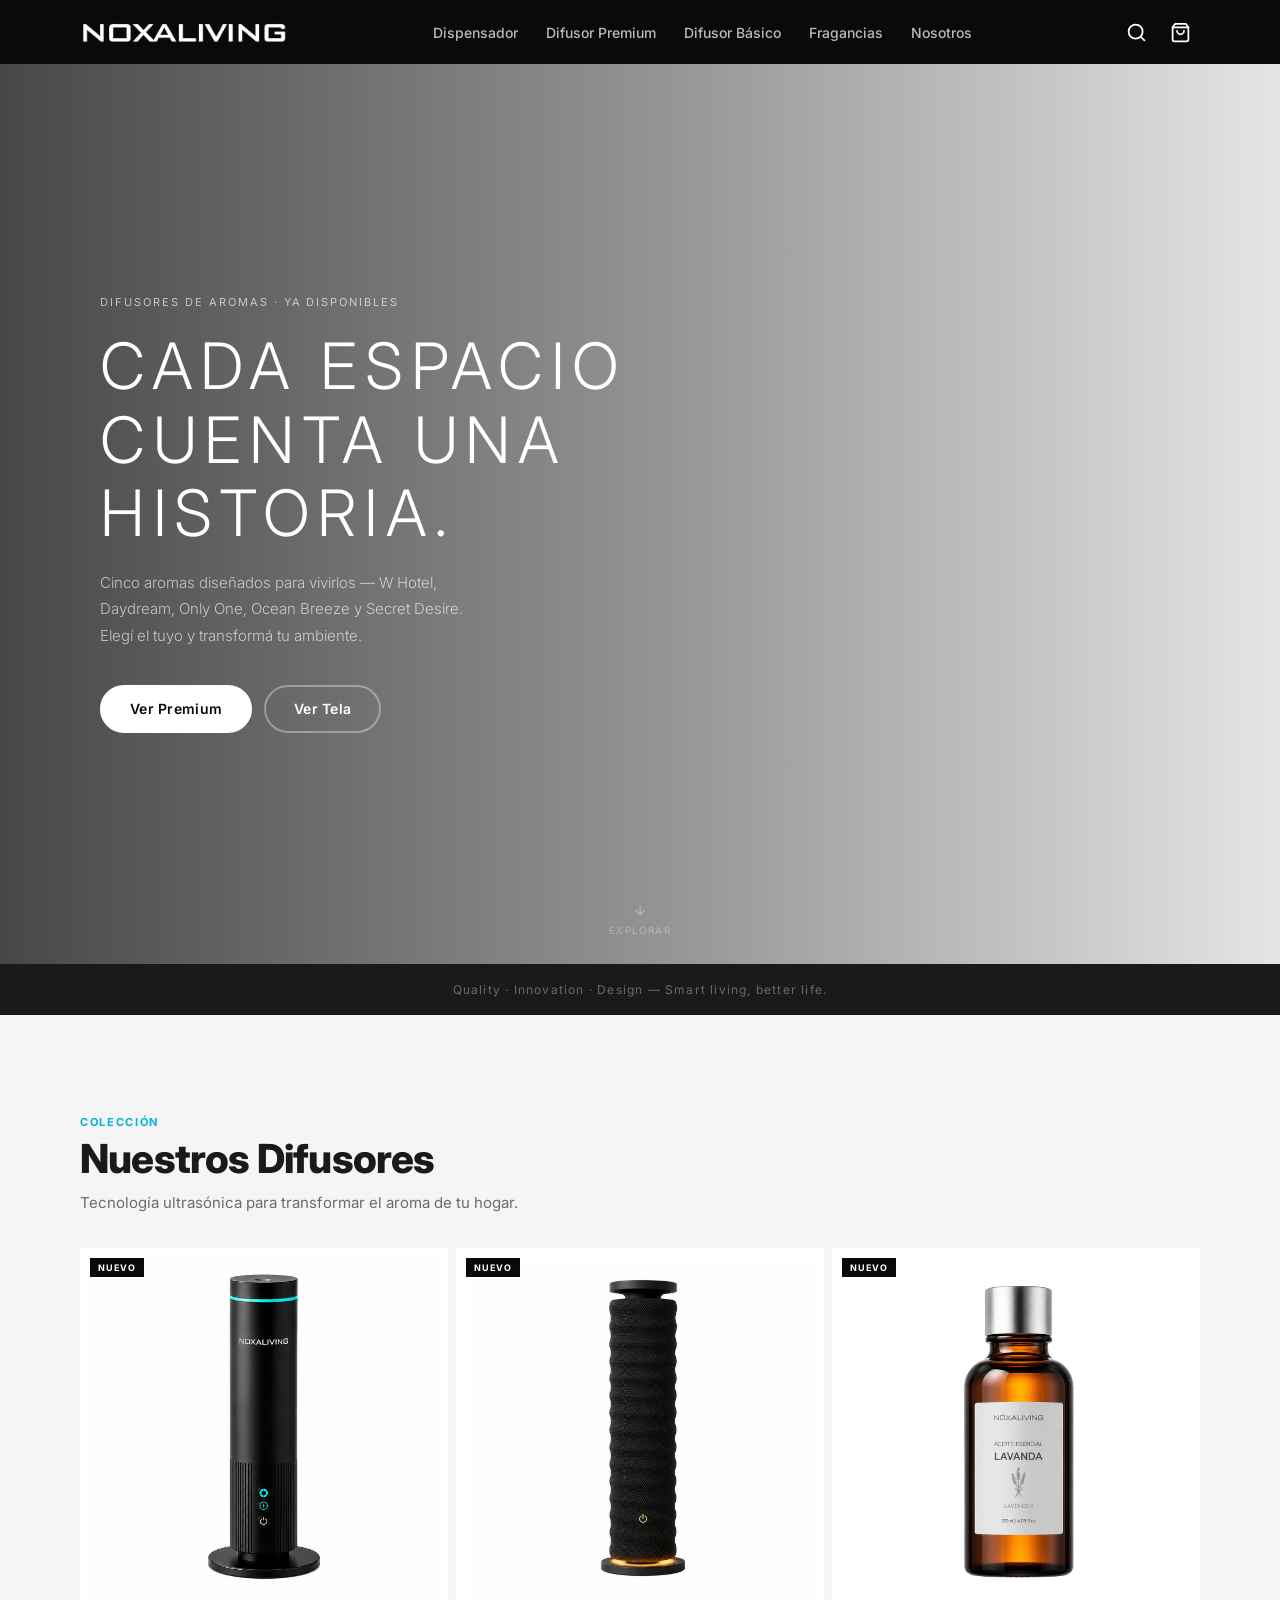
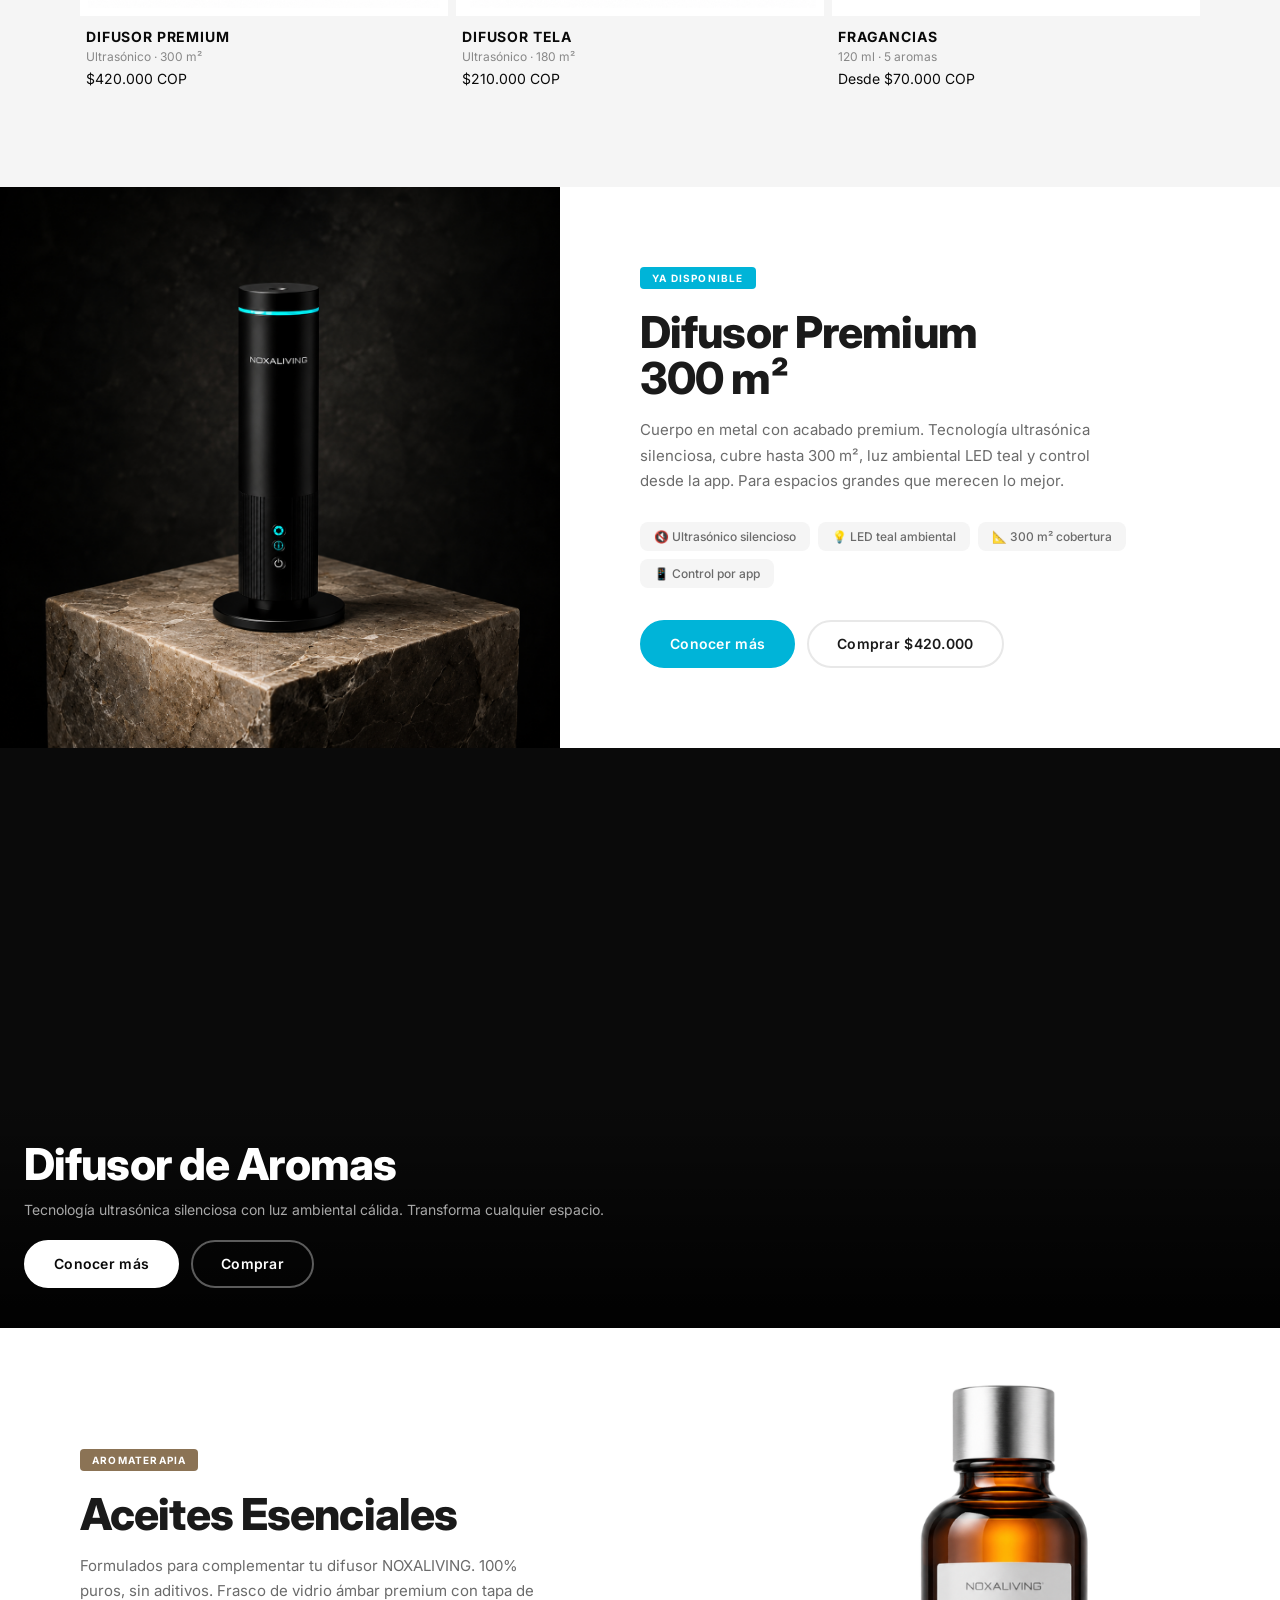
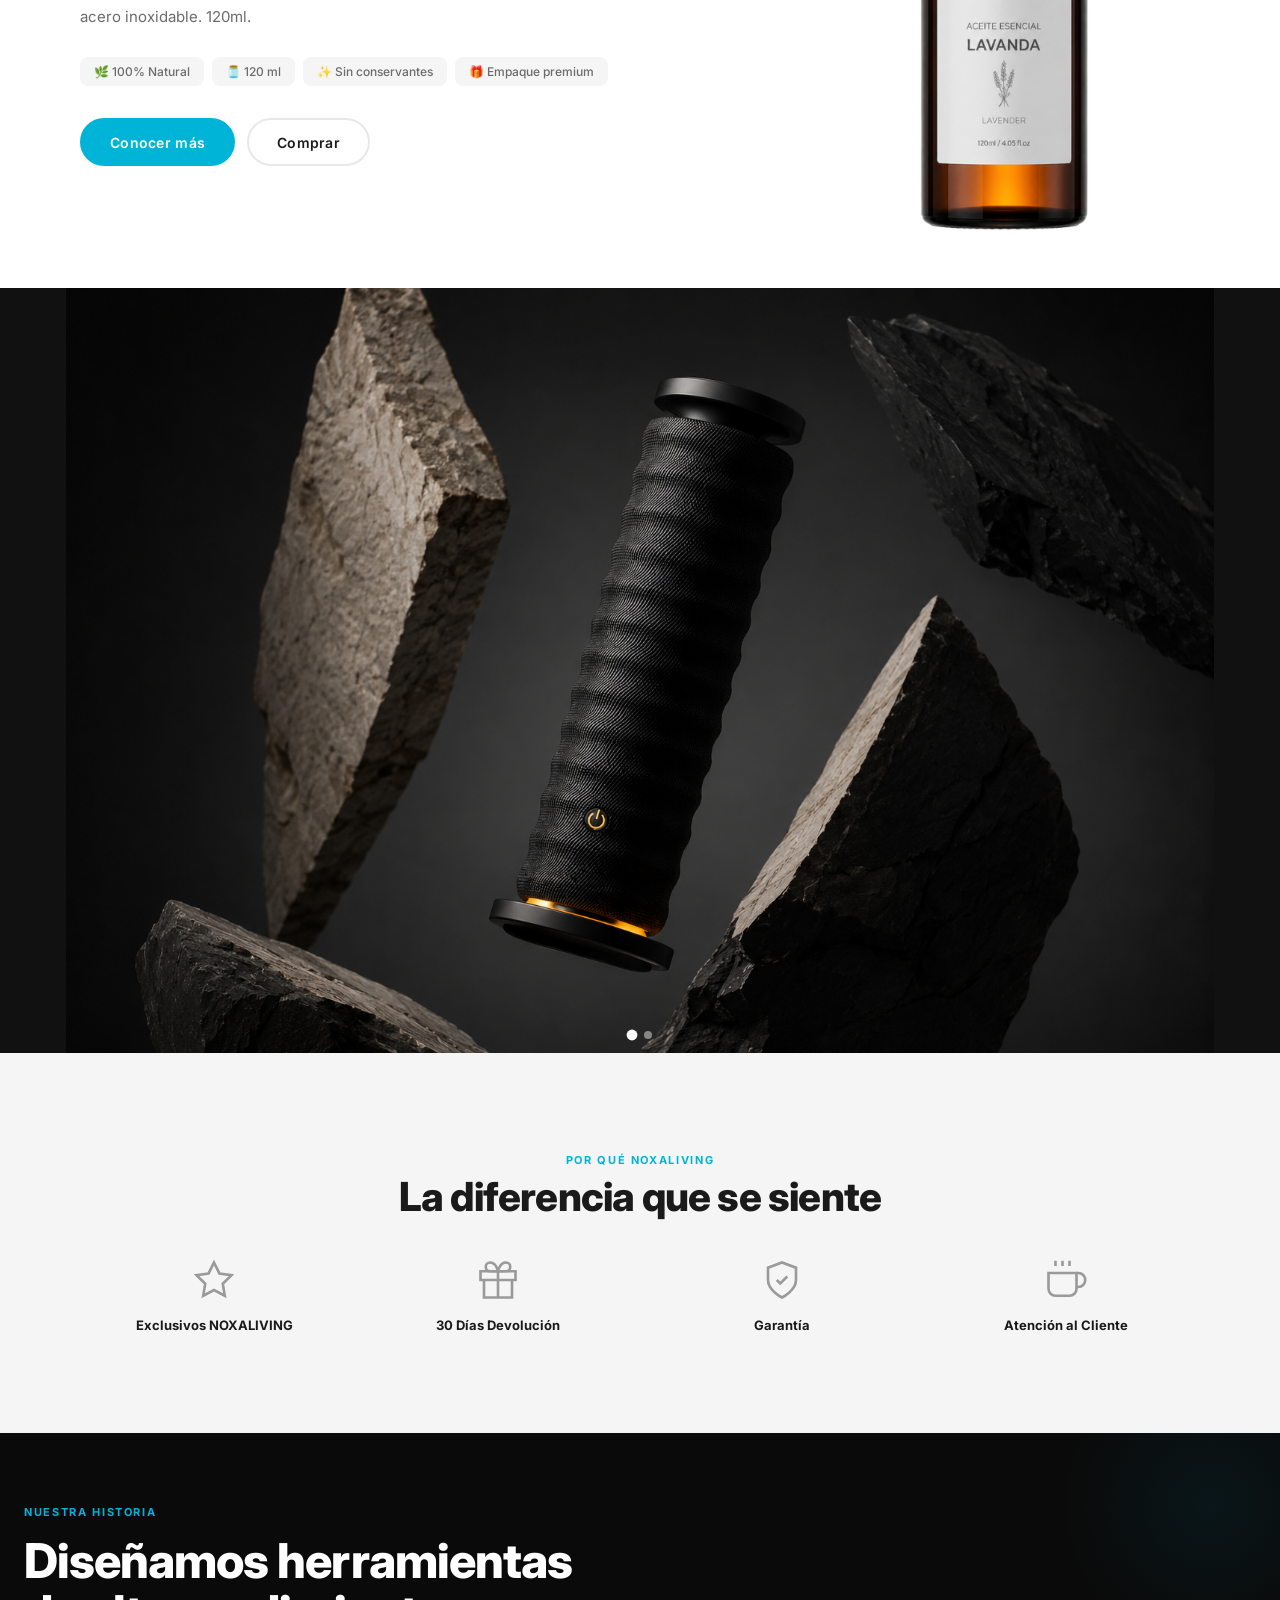
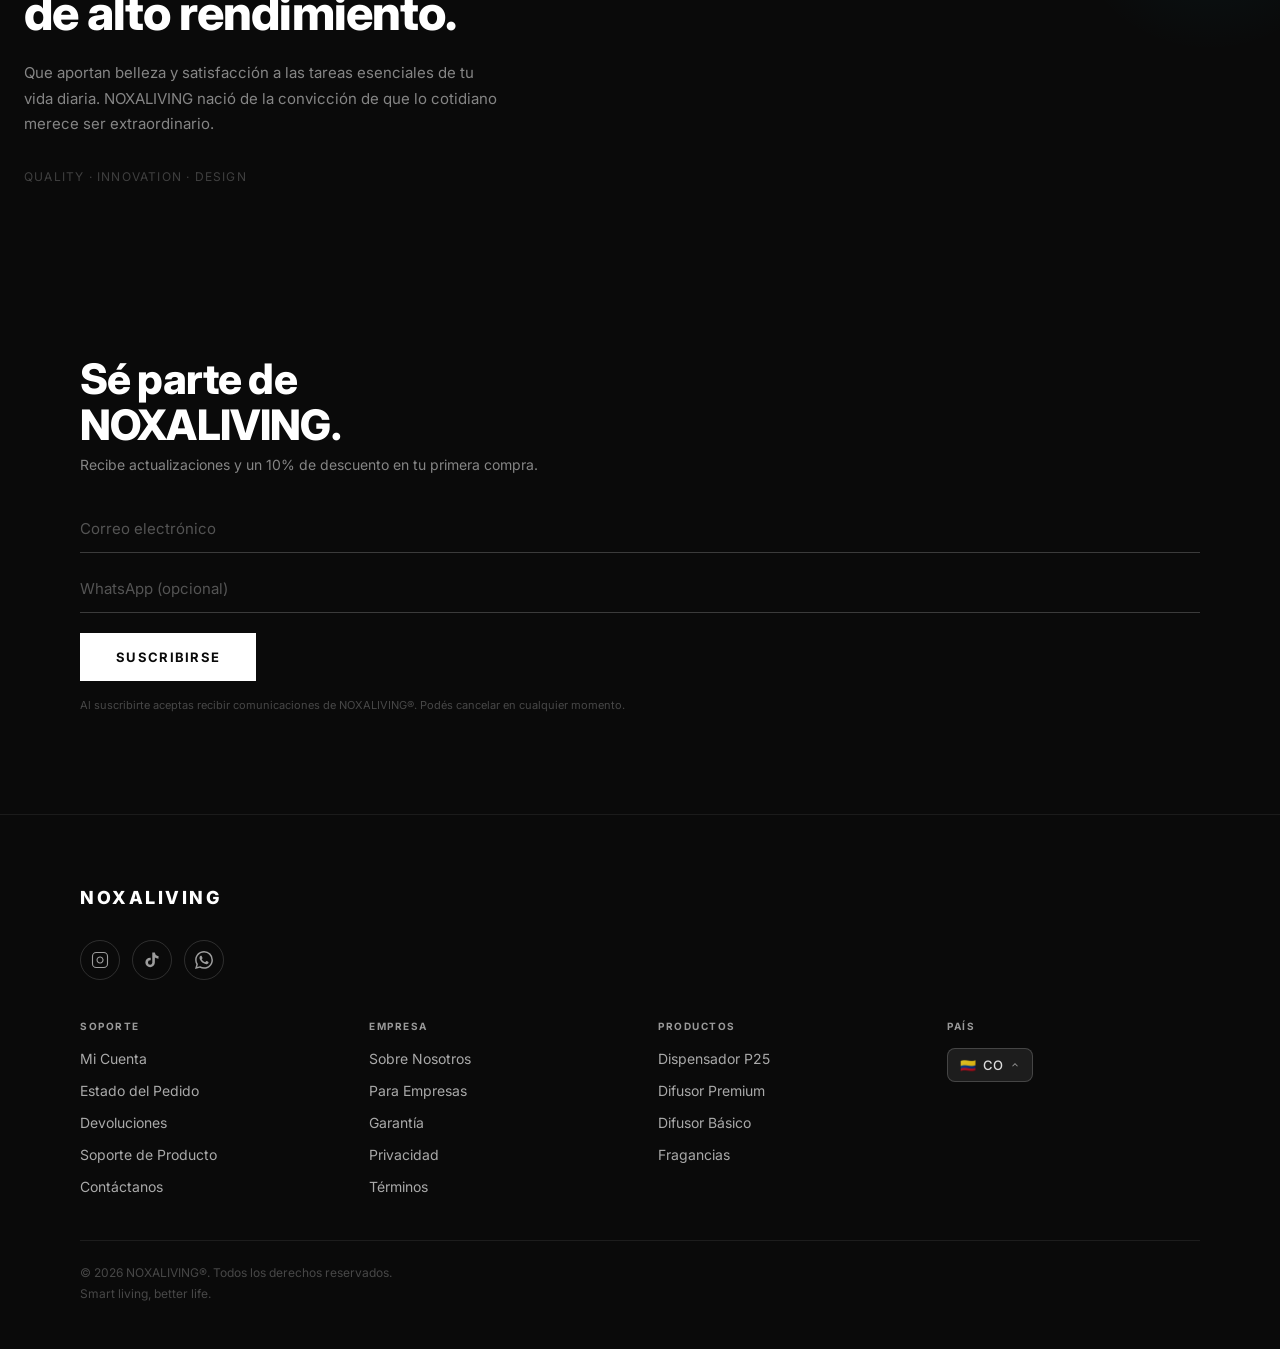
==== index.html @ c59e2a1e "Banner slider: object-fit contain, natural image size, no crop on mobile" ====
﻿<!DOCTYPE html>
<html lang="es">
<head>
  <meta charset="UTF-8">
  <meta name="viewport" content="width=device-width, initial-scale=1.0">
  <title>NOXALIVING — Smart living, better life.</title>
  <meta name="description" content="Productos inteligentes para el hogar que combinan tecnología de alto rendimiento con diseño premium. Dispensador automático, difusor de aromas y aceites esenciales.">
  <meta property="og:title" content="NOXALIVING — Smart living, better life.">
  <meta property="og:description" content="Diseñamos herramientas de alto rendimiento que aportan belleza y satisfacción a tu vida diaria.">
  <meta property="og:image" content="Ogimage.png">
  <link rel="preconnect" href="https://fonts.googleapis.com">
  <link rel="preconnect" href="https://fonts.gstatic.com" crossorigin>
  <link href="https://fonts.googleapis.com/css2?family=Inter:wght@300;400;500;600;700;800;900&display=swap" rel="stylesheet">
  <link rel="stylesheet" href="styles.css">
  <style>
    /* ── HOME ONLY ── */

    /* BANNER DESLIZANTE */
    .banner-slider {
      position: relative; overflow: hidden;
      width: 100%; background: #111;
    }
    .banner-slider__track {
      display: flex;
      transition: transform 0.75s cubic-bezier(0.4,0,0.2,1);
    }
    .banner-slider__slide {
      min-width: 100%; flex-shrink: 0;
      /* se adapta al alto natural de la imagen */
    }
    .banner-slider__slide img {
      width: 100%; height: auto;
      display: block; max-height: 92svh;
      object-fit: contain;
    }
    .banner-slider__dots {
      position: absolute; bottom: 14px; left: 50%;
      transform: translateX(-50%); display: flex; gap: 8px; z-index: 2;
    }
    .banner-slider__dot {
      width: 8px; height: 8px; border-radius: 50%;
      background: rgba(255,255,255,0.45); border: none; cursor: pointer;
      transition: background 0.3s, transform 0.3s;
    }
    .banner-slider__dot.active { background: #fff; transform: scale(1.35); }

    @media (min-width: 768px) {
      .banner-slider__slide img { max-height: 85vh; }
    }

    /* HERO */
    .hero {
      min-height: 100svh;
      position: relative; overflow: hidden;
      display: flex; align-items: center;
      padding: 0 6vw;
    }
    .hero__bg {
      position: absolute; inset: 0;
      width: 100%; height: 100%;
      object-fit: cover; object-position: center;
    }
    .hero__overlay {
      position: absolute; inset: 0;
      background: linear-gradient(
        to right,
        rgba(0,0,0,0.72) 0%,
        rgba(0,0,0,0.40) 55%,
        rgba(0,0,0,0.10) 100%
      );
    }
    .hero__content {
      position: relative; z-index: 1;
      max-width: 540px;
    }
    .hero__tag {
      font-size: 11px; font-weight: 400; letter-spacing: 0.18em;
      text-transform: uppercase; color: rgba(255,255,255,0.65);
      margin-bottom: 20px; display: block;
    }
    .hero__title {
      font-size: clamp(28px,5.5vw,64px); font-weight: 300; color: var(--white);
      line-height: 1.15; margin-bottom: 20px; letter-spacing: 0.12em;
      text-transform: uppercase;
    }
    .hero__subtitle {
      font-size: 15px; font-weight: 300; color: rgba(255,255,255,0.65);
      margin-bottom: 36px; max-width: 380px; line-height: 1.75;
    }
    .hero__actions {
      display: flex; gap: 12px; flex-wrap: wrap;
    }
    .hero__scroll {
      position: absolute; bottom: 28px; left: 50%;
      transform: translateX(-50%);
      display: flex; flex-direction: column; align-items: center; gap: 6px;
      color: rgba(255,255,255,0.30); font-size: 10px;
      letter-spacing: 0.12em; text-transform: uppercase;
      animation: breathe 2.8s ease-in-out infinite;
    }
    @keyframes breathe {
      0%,100% { opacity: 0.30; transform: translateX(-50%) translateY(0); }
      50%      { opacity: 0.70; transform: translateX(-50%) translateY(5px); }
    }
    @media (min-width: 768px) {
      .hero { padding: 0 8vw; }
    }
    @media (min-width: 1100px) {
      .hero { padding: 0 100px; }
    }

    /* TAGLINE STRIP */
    .tagline {
      background: var(--dark); padding: 18px 24px; text-align: center;
    }
    .tagline__text {
      font-size: 12px; color: rgba(255,255,255,0.35); letter-spacing: 0.1em;
    }

    /* FULL-WIDTH VIDEO BANNER */
    .banner { position: relative; overflow: hidden; background: var(--black); }
    .banner video, .banner img {
      width: 100%; max-height: 580px; object-fit: cover; opacity: 0.78; display: block;
    }
    .banner__overlay {
      position: absolute; bottom: 0; left: 0; right: 0; padding: 40px 24px;
      background: linear-gradient(to top, rgba(0,0,0,0.88) 0%, transparent 100%);
      color: var(--white);
    }
    .banner__title {
      font-size: clamp(24px,6vw,44px); font-weight: 800;
      letter-spacing: -0.02em; margin-bottom: 8px;
    }
    .banner__desc { font-size: 14px; color: rgba(255,255,255,0.65); line-height: 1.5; margin-bottom: 20px; }
    .banner__actions { display: flex; gap: 12px; flex-wrap: wrap; }

    /* NOSOTROS DARK */
    .nosotros {
      background: var(--black); color: var(--white);
      padding: 72px 24px; position: relative; overflow: hidden;
    }
    .nosotros::before {
      content: ''; position: absolute; top: -80px; right: -80px;
      width: 300px; height: 300px;
      background: radial-gradient(circle, rgba(0,180,216,0.07) 0%, transparent 70%);
    }
    .nosotros__tag    { color: var(--teal); font-size: 11px; font-weight: 700; letter-spacing: 0.15em; text-transform: uppercase; margin-bottom: 16px; }
    .nosotros__title  { font-size: clamp(28px,7vw,48px); font-weight: 800; line-height: 1.1; letter-spacing: -0.02em; margin-bottom: 20px; }
    .nosotros__body   { font-size: 15px; color: rgba(255,255,255,0.5); line-height: 1.7; max-width: 480px; margin-bottom: 32px; }
    .nosotros__footer { font-size: 12px; color: rgba(255,255,255,0.22); letter-spacing: 0.1em; }
  </style>
</head>
<body>

<!-- ══ HEADER ══ -->
<header class="header" id="header">
  <a href="index.html" class="header__logo"><img src="logo.png" alt="NOXALIVING" class="header__logo-img"></a>
  <nav class="header__nav">
    <a href="dispensador.html"    class="header__nav-link">Dispensador</a>
    <a href="difusor.html"        class="header__nav-link">Difusor Premium</a>
    <a href="difusor-basico.html" class="header__nav-link">Difusor Básico</a>
    <a href="aceites.html"        class="header__nav-link">Fragancias</a>
    <a href="#nosotros"           class="header__nav-link">Nosotros</a>
  </nav>
  <div class="header__actions">
    <button class="header__btn" aria-label="Buscar">
      <svg viewBox="0 0 24 24" fill="none" stroke="currentColor" stroke-width="2" stroke-linecap="round" stroke-linejoin="round"><circle cx="11" cy="11" r="8"/><line x1="21" y1="21" x2="16.65" y2="16.65"/></svg>
    </button>
    <button class="header__btn" aria-label="Carrito">
      <svg viewBox="0 0 24 24" fill="none" stroke="currentColor" stroke-width="2" stroke-linecap="round" stroke-linejoin="round"><path d="M6 2L3 6v14a2 2 0 002 2h14a2 2 0 002-2V6l-3-4z"/><line x1="3" y1="6" x2="21" y2="6"/><path d="M16 10a4 4 0 01-8 0"/></svg>
    </button>
    <button class="header__btn header__menu-btn" id="menuBtn" aria-label="Menú">
      <svg viewBox="0 0 24 24" fill="none" stroke="currentColor" stroke-width="2" stroke-linecap="round"><line x1="3" y1="6" x2="21" y2="6"/><line x1="3" y1="12" x2="21" y2="12"/><line x1="3" y1="18" x2="21" y2="18"/></svg>
    </button>
  </div>
</header>

<!-- ══ MOBILE DRAWER ══ -->
<div class="menu-overlay" id="menuOverlay"></div>
<aside class="menu-drawer" id="menuDrawer">
  <div class="menu-drawer__header">
    <span class="menu-drawer__brand"><img src="logo.png" alt="NOXALIVING" class="header__logo-img" style="height:24px;"></span>
    <button class="menu-drawer__close" id="menuClose" aria-label="Cerrar">
      <svg viewBox="0 0 24 24" fill="none" stroke="currentColor" stroke-width="2" stroke-linecap="round"><line x1="18" y1="6" x2="6" y2="18"/><line x1="6" y1="6" x2="18" y2="18"/></svg>
    </button>
  </div>
  <nav class="menu-drawer__nav">
    <a href="dispensador.html"    class="menu-drawer__link">Dispensador</a>
    <a href="difusor.html"        class="menu-drawer__link">Difusor Premium</a>
    <a href="difusor-basico.html" class="menu-drawer__link">Difusor Básico</a>
    <a href="aceites.html"        class="menu-drawer__link">Fragancias</a>
    <a href="#nosotros"           class="menu-drawer__link" id="drawerNosotros">Nosotros</a>
  </nav>
  <div class="menu-drawer__footer">
    <a href="#" class="menu-drawer__footer-link">Mi Cuenta</a>
    <a href="#" class="menu-drawer__footer-link">Para Empresas</a>
    <a href="#" class="menu-drawer__footer-link">Soporte</a>
  </div>
</aside>

<!-- ══ PAGE ══ -->
<div class="page">

  <!-- HERO -->
  <section class="hero">
    <!-- Video de fondo -->
    <video class="hero__bg" id="heroBg" autoplay muted loop playsinline webkit-playsinline x5-playsinline preload="auto">
      <source src="VIDEO%20NOXA%20HD.mp4" type="video/mp4">
    </video>
    <!-- Overlay degradado -->
    <div class="hero__overlay"></div>
    <!-- Contenido -->
    <div class="hero__content">
      <span class="hero__tag">Difusores de Aromas · Ya Disponibles</span>
      <h1 class="hero__title">Cada espacio<br>cuenta una<br>historia.</h1>
      <p class="hero__subtitle">Cinco aromas diseñados para vivirlos — W Hotel, Daydream, Only One, Ocean Breeze y Secret Desire. Elegí el tuyo y transformá tu ambiente.</p>
      <div class="hero__actions">
        <a href="difusor.html" class="btn btn--white">Ver Premium</a>
        <a href="difusor-basico.html" class="btn btn--outline-white">Ver Tela</a>
      </div>
    </div>
    <div class="hero__scroll" aria-hidden="true">
      <svg width="16" height="16" viewBox="0 0 24 24" fill="none" stroke="currentColor" stroke-width="2"><line x1="12" y1="5" x2="12" y2="19"/><polyline points="19 12 12 19 5 12"/></svg>
      Explorar
    </div>
  </section>

  <!-- TAGLINE -->
  <div class="tagline">
    <p class="tagline__text">Quality &middot; Innovation &middot; Design &mdash; Smart living, better life.</p>
  </div>

  <!-- PRODUCTOS -->
  <section class="section section--gray" id="productos">
    <div class="section__header">
      <span class="section__tag">Colección</span>
      <h2 class="section__title">Nuestros Difusores</h2>
      <p class="section__subtitle">Tecnología ultrasónica para transformar el aroma de tu hogar.</p>
    </div>
    <div class="products-grid">

      <!-- Tarjeta 1: Difusor Premium -->
      <a href="difusor.html" class="product-card">
        <div class="product-card__media">
          <span class="product-card__badge">Nuevo</span>
          <img class="product-card__img" src="prod-difusor-premium.png" alt="Difusor Premium NOXALIVING" loading="lazy">
        </div>
        <div class="product-card__info">
          <p class="product-card__name">Difusor Premium</p>
          <p class="product-card__sub">Ultrasónico · 300 m²</p>
          <p class="product-card__price">$420.000 COP</p>
        </div>
      </a>

      <!-- Tarjeta 2: Difusor Tela -->
      <a href="difusor-basico.html" class="product-card">
        <div class="product-card__media">
          <span class="product-card__badge">Nuevo</span>
          <img class="product-card__img" src="prod-difusor-basico.png" alt="Difusor Tela NOXALIVING" loading="lazy">
        </div>
        <div class="product-card__info">
          <p class="product-card__name">Difusor Tela</p>
          <p class="product-card__sub">Ultrasónico · 180 m²</p>
          <p class="product-card__price">$210.000 COP</p>
        </div>
      </a>

      <!-- Tarjeta 3: Fragancias -->
      <a href="aceites.html" class="product-card">
        <div class="product-card__media">
          <span class="product-card__badge">Nuevo</span>
          <img class="product-card__img" src="prod-fragancia.png" alt="Fragancias NOXALIVING" loading="lazy">
        </div>
        <div class="product-card__info">
          <p class="product-card__name">Fragancias</p>
          <p class="product-card__sub">120 ml · 5 aromas</p>
          <p class="product-card__price">Desde $70.000 COP</p>
        </div>
      </a>

    </div>
  </section>

  <!-- SPLIT: DIFUSOR PREMIUM -->
  <section class="split">
    <div class="split__media" style="background:#e8e2db;">
      <img src="PIEDRA.png" alt="Difusor Premium NOXALIVING" loading="lazy" style="width:100%;height:100%;object-fit:cover;">
    </div>
    <div class="split__content">
      <span class="split__badge">Ya disponible</span>
      <h2 class="split__title">Difusor Premium<br>300 m²</h2>
      <p class="split__desc">Cuerpo en metal con acabado premium. Tecnología ultrasónica silenciosa, cubre hasta 300 m², luz ambiental LED teal y control desde la app. Para espacios grandes que merecen lo mejor.</p>
      <div class="split__specs">
        <span class="split__spec">🔇 Ultrasónico silencioso</span>
        <span class="split__spec">💡 LED teal ambiental</span>
        <span class="split__spec">📐 300 m² cobertura</span>
        <span class="split__spec">📱 Control por app</span>
      </div>
      <div class="split__actions">
        <a href="difusor.html" class="btn btn--teal">Conocer más</a>
        <a href="difusor.html#comprar" class="btn btn--outline-dark">Comprar $420.000</a>
      </div>
    </div>
  </section>

  <!-- VIDEO BANNER: DIFUSOR -->
  <section class="banner">
    <video src="difusor%209.16.mp4" autoplay muted loop playsinline></video>
    <div class="banner__overlay">
      <h2 class="banner__title">Difusor de Aromas</h2>
      <p class="banner__desc">Tecnología ultrasónica silenciosa con luz ambiental cálida. Transforma cualquier espacio.</p>
      <div class="banner__actions">
        <a href="difusor.html" class="btn btn--white">Conocer más</a>
        <a href="difusor.html#comprar" class="btn btn--outline-white">Comprar</a>
      </div>
    </div>
  </section>

  <!-- SPLIT: ACEITES (invertido) -->
  <section class="split split--reverse">
    <div class="split__media" style="background:#fff;">
      <img src="prod-fragancia.png" alt="Aceites Esenciales NOXALIVING" loading="lazy">
    </div>
    <div class="split__content">
      <span class="split__badge" style="background:var(--warm);">Aromaterapia</span>
      <h2 class="split__title">Aceites Esenciales</h2>
      <p class="split__desc">Formulados para complementar tu difusor NOXALIVING. 100% puros, sin aditivos. Frasco de vidrio ámbar premium con tapa de acero inoxidable. 120ml.</p>
      <div class="split__specs">
        <span class="split__spec">🌿 100% Natural</span>
        <span class="split__spec">🫙 120 ml</span>
        <span class="split__spec">✨ Sin conservantes</span>
        <span class="split__spec">🎁 Empaque premium</span>
      </div>
      <div class="split__actions">
        <a href="aceites.html" class="btn btn--teal">Conocer más</a>
        <a href="aceites.html#comprar" class="btn btn--outline-dark">Comprar</a>
      </div>
    </div>
  </section>

  <!-- BANNER DESLIZANTE -->
  <section class="banner-slider" aria-label="Galería NOXALIVING">
    <div class="banner-slider__track" id="sliderTrack">
      <div class="banner-slider__slide">
        <img src="DESLIZANTES%201.png" alt="NOXALIVING — Difusores de Aromas" loading="lazy">
      </div>
      <div class="banner-slider__slide">
        <img src="DESLIZANTES%202.png" alt="NOXALIVING — Fragancias" loading="lazy">
      </div>
    </div>
    <div class="banner-slider__dots" id="sliderDots">
      <button class="banner-slider__dot active" data-idx="0" aria-label="Imagen 1"></button>
      <button class="banner-slider__dot"        data-idx="1" aria-label="Imagen 2"></button>
    </div>
  </section>

  <!-- TRUST STRIP -->
  <section class="section section--gray">
    <div class="section__header section__header--center">
      <span class="section__tag" style="text-align:center">Por qué NOXALIVING</span>
      <h2 class="section__title">La diferencia que se siente</h2>
    </div>
    <div class="trust-grid">
      <div class="trust-item">
        <div class="trust-item__icon">
          <svg viewBox="0 0 24 24" fill="none" stroke="currentColor" stroke-width="1.5"><path d="M12 2l3.09 6.26L22 9.27l-5 4.87 1.18 6.88L12 17.77l-6.18 3.25L7 14.14 2 9.27l6.91-1.01L12 2z"/></svg>
        </div>
        <div class="trust-item__name">Exclusivos NOXALIVING</div>
      </div>
      <div class="trust-item">
        <div class="trust-item__icon">
          <svg viewBox="0 0 24 24" fill="none" stroke="currentColor" stroke-width="1.5"><path d="M20 12V22H4V12"/><path d="M22 7H2v5h20V7z"/><path d="M12 22V7"/><path d="M12 7H7.5a2.5 2.5 0 010-5C11 2 12 7 12 7z"/><path d="M12 7h4.5a2.5 2.5 0 000-5C13 2 12 7 12 7z"/></svg>
        </div>
        <div class="trust-item__name">30 Días Devolución</div>
      </div>
      <div class="trust-item">
        <div class="trust-item__icon">
          <svg viewBox="0 0 24 24" fill="none" stroke="currentColor" stroke-width="1.5"><path d="M12 22s8-4 8-10V5l-8-3-8 3v7c0 6 8 10 8 10z"/><polyline points="9 12 11 14 15 10"/></svg>
        </div>
        <div class="trust-item__name">Garantía</div>
      </div>
      <div class="trust-item">
        <div class="trust-item__icon">
          <svg viewBox="0 0 24 24" fill="none" stroke="currentColor" stroke-width="1.5"><path d="M18 8h1a4 4 0 010 8h-1"/><path d="M2 8h16v9a4 4 0 01-4 4H6a4 4 0 01-4-4V8z"/><line x1="6" y1="1" x2="6" y2="4"/><line x1="10" y1="1" x2="10" y2="4"/><line x1="14" y1="1" x2="14" y2="4"/></svg>
        </div>
        <div class="trust-item__name">Atención al Cliente</div>
      </div>
    </div>
  </section>

  <!-- NOSOTROS -->
  <section class="nosotros" id="nosotros">
    <p class="nosotros__tag">Nuestra historia</p>
    <h2 class="nosotros__title">Diseñamos herramientas<br>de alto rendimiento.</h2>
    <p class="nosotros__body">Que aportan belleza y satisfacción a las tareas esenciales de tu vida diaria. NOXALIVING nació de la convicción de que lo cotidiano merece ser extraordinario.</p>
    <p class="nosotros__footer">QUALITY · INNOVATION · DESIGN</p>
  </section>

  <!-- NEWSLETTER -->
  <section class="newsletter" id="newsletter">
    <h2 class="newsletter__title">Sé parte de<br>NOXALIVING.</h2>
    <p class="newsletter__sub">Recibe actualizaciones y un 10% de descuento en tu primera compra.</p>
    <form class="newsletter__form" id="nlForm">
      <input class="newsletter__input" type="email" placeholder="Correo electrónico" required>
      <input class="newsletter__input" type="tel" placeholder="WhatsApp (opcional)">
      <button class="newsletter__submit" type="submit" id="nlBtn">Suscribirse</button>
    </form>
    <p class="newsletter__legal">Al suscribirte aceptas recibir comunicaciones de NOXALIVING®. Podés cancelar en cualquier momento.</p>
  </section>

  <!-- FOOTER -->
  <footer class="footer">
    <div class="footer__logo">NOXALIVING</div>
    <div class="footer__social">
      <a href="#" class="footer__social-link" aria-label="Instagram">
        <svg viewBox="0 0 24 24" fill="none" stroke="currentColor" stroke-width="1.5"><rect x="2" y="2" width="20" height="20" rx="5"/><path d="M16 11.37A4 4 0 1112.63 8 4 4 0 0116 11.37z"/><line x1="17.5" y1="6.5" x2="17.51" y2="6.5" stroke-width="2"/></svg>
      </a>
      <a href="#" class="footer__social-link" aria-label="TikTok">
        <svg viewBox="0 0 24 24" fill="currentColor"><path d="M19.59 6.69a4.83 4.83 0 01-3.77-4.25V2h-3.45v13.67a2.89 2.89 0 01-2.88 2.5 2.89 2.89 0 01-2.89-2.89 2.89 2.89 0 012.89-2.89c.28 0 .54.04.79.1V9.01a6.33 6.33 0 00-.79-.05 6.34 6.34 0 00-6.34 6.34 6.34 6.34 0 006.34 6.34 6.34 6.34 0 006.33-6.34V8.7a8.27 8.27 0 004.84 1.55V6.81a4.85 4.85 0 01-1.07-.12z"/></svg>
      </a>
      <a href="#" class="footer__social-link" aria-label="WhatsApp">
        <svg viewBox="0 0 24 24" fill="currentColor"><path d="M17.472 14.382c-.297-.149-1.758-.867-2.03-.967-.273-.099-.471-.148-.67.15-.197.297-.767.966-.94 1.164-.173.199-.347.223-.644.075-.297-.15-1.255-.463-2.39-1.475-.883-.788-1.48-1.761-1.653-2.059-.173-.297-.018-.458.13-.606.134-.133.298-.347.446-.52.149-.174.198-.298.298-.497.099-.198.05-.371-.025-.52-.075-.149-.669-1.612-.916-2.207-.242-.579-.487-.5-.669-.51-.173-.008-.371-.01-.57-.01-.198 0-.52.074-.792.372-.272.297-1.04 1.016-1.04 2.479 0 1.462 1.065 2.875 1.213 3.074.149.198 2.096 3.2 5.077 4.487.709.306 1.262.489 1.694.625.712.227 1.36.195 1.871.118.571-.085 1.758-.719 2.006-1.413.248-.694.248-1.289.173-1.413-.074-.124-.272-.198-.57-.347m-5.421 7.403h-.004a9.87 9.87 0 01-5.031-1.378l-.361-.214-3.741.982.998-3.648-.235-.374a9.86 9.86 0 01-1.51-5.26c.001-5.45 4.436-9.884 9.888-9.884 2.64 0 5.122 1.03 6.988 2.898a9.825 9.825 0 012.893 6.994c-.003 5.45-4.437 9.884-9.885 9.884m8.413-18.297A11.815 11.815 0 0012.05 0C5.495 0 .16 5.335.157 11.892c0 2.096.547 4.142 1.588 5.945L.057 24l6.305-1.654a11.882 11.882 0 005.683 1.448h.005c6.554 0 11.89-5.335 11.893-11.893a11.821 11.821 0 00-3.48-8.413z"/></svg>
      </a>
    </div>
    <div class="footer__cols">
      <div>
        <div class="footer__col-title">Soporte</div>
        <ul class="footer__links">
          <li><a href="#" class="footer__link">Mi Cuenta</a></li>
          <li><a href="#" class="footer__link">Estado del Pedido</a></li>
          <li><a href="#" class="footer__link">Devoluciones</a></li>
          <li><a href="#" class="footer__link">Soporte de Producto</a></li>
          <li><a href="#" class="footer__link">Contáctanos</a></li>
        </ul>
      </div>
      <div>
        <div class="footer__col-title">Empresa</div>
        <ul class="footer__links">
          <li><a href="#nosotros" class="footer__link">Sobre Nosotros</a></li>
          <li><a href="#" class="footer__link">Para Empresas</a></li>
          <li><a href="#" class="footer__link">Garantía</a></li>
          <li><a href="#" class="footer__link">Privacidad</a></li>
          <li><a href="#" class="footer__link">Términos</a></li>
        </ul>
      </div>
      <div>
        <div class="footer__col-title">Productos</div>
        <ul class="footer__links">
          <li><a href="dispensador.html"    class="footer__link">Dispensador P25</a></li>
          <li><a href="difusor.html"        class="footer__link">Difusor Premium</a></li>
          <li><a href="difusor-basico.html" class="footer__link">Difusor Básico</a></li>
          <li><a href="aceites.html"        class="footer__link">Fragancias</a></li>
        </ul>
      </div>
      <div>
        <div class="footer__col-title">País</div>
        <div class="country-wrap country-wrap--footer">
          <button class="country-btn--footer" id="countryBtn" aria-label="País">
            <span id="countryFlag">🌐</span>
            <span id="countryCode">--</span>
            <svg width="10" height="10" viewBox="0 0 24 24" fill="none" stroke="currentColor" stroke-width="2.5"><polyline points="18 15 12 9 6 15"/></svg>
          </button>
          <div class="country-drop country-drop--up" id="countryDrop">
            <div class="country-drop__head">Seleccioná tu país</div>
            <div class="country-drop__list" id="countryList"></div>
          </div>
        </div>
      </div>
    </div>
    <div class="footer__bottom">
      <p class="footer__copy">© 2026 NOXALIVING®. Todos los derechos reservados.</p>
      <p class="footer__copy">Smart living, better life.</p>
    </div>
  </footer>

</div>

<script>
  // ── MENU ──
  const $ = id => document.getElementById(id);
  const menuBtn = $('menuBtn'), menuClose = $('menuClose');
  const menuOverlay = $('menuOverlay'), menuDrawer = $('menuDrawer');
  const drawerNosotros = $('drawerNosotros');

  function openMenu()  { menuDrawer.classList.add('open'); menuOverlay.classList.add('open'); document.body.style.overflow = 'hidden'; }
  function closeMenu() { menuDrawer.classList.remove('open'); menuOverlay.classList.remove('open'); document.body.style.overflow = ''; }

  menuBtn.addEventListener('click', openMenu);
  menuClose.addEventListener('click', closeMenu);
  menuOverlay.addEventListener('click', closeMenu);
  drawerNosotros.addEventListener('click', closeMenu);

  // ── HEADER SCROLL ──
  const header = $('header');
  window.addEventListener('scroll', () => {
    header.classList.toggle('scrolled', window.scrollY > 8);
  }, { passive: true });

  // ── NEWSLETTER ──
  $('nlForm').addEventListener('submit', function(e) {
    e.preventDefault();
    const btn = $('nlBtn');
    btn.textContent = '¡Listo! ✓';
    btn.classList.add('done');
    setTimeout(() => { btn.textContent = 'Suscribirse'; btn.classList.remove('done'); this.reset(); }, 3500);
  });
</script>

<script src="country.js" defer></script>

<script>
  /* ── Banner deslizante ── */
  (function () {
    var track = document.getElementById('sliderTrack');
    var dots  = document.querySelectorAll('.banner-slider__dot');
    var current = 0;
    var total   = 2;

    function goTo(idx) {
      current = idx;
      track.style.transform = 'translateX(-' + (idx * 100) + '%)';
      dots.forEach(function (d, i) { d.classList.toggle('active', i === idx); });
    }

    dots.forEach(function (d) {
      d.addEventListener('click', function () { goTo(+d.dataset.idx); });
    });

    setInterval(function () { goTo((current + 1) % total); }, 4500);
  })();

  /* ── Forzar reproducción del video hero en móvil ── */
  (function () {
    var v = document.getElementById('heroBg');
    if (!v) return;

    function tryPlay() {
      var p = v.play();
      if (p !== undefined) {
        p.catch(function () {
          // Si falla (política del navegador), intentar al primer toque
          document.addEventListener('touchstart', function handler() {
            v.play();
            document.removeEventListener('touchstart', handler);
          });
        });
      }
    }

    if (document.readyState === 'complete' || document.readyState === 'interactive') {
      tryPlay();
    } else {
      document.addEventListener('DOMContentLoaded', tryPlay);
    }

    // iOS a veces necesita que el video esté visible antes de reproducir
    if ('IntersectionObserver' in window) {
      var io = new IntersectionObserver(function (entries) {
        if (entries[0].isIntersecting) { v.play(); }
      }, { threshold: 0.1 });
      io.observe(v);
    }
  })();
</script>
</body>
</html>
---- styles.css ----
/* ============================================================
   NOXALIVING — Shared Styles
   Smart living, better life.
   ============================================================ */

/* ===== RESET ===== */
*, *::before, *::after { box-sizing: border-box; margin: 0; padding: 0; }

/* ===== VARIABLES ===== */
:root {
  --black:    #0a0a0a;
  --dark:     #1a1a1a;
  --gray-100: #f5f5f5;
  --gray-200: #e8e8e8;
  --gray-400: #9a9a9a;
  --gray-600: #6b6b6b;
  --white:    #ffffff;
  --teal:     #00B4D8;
  --teal-dk:  #008fa8;
  --warm:     #8b7355;
  --font: 'Inter', -apple-system, BlinkMacSystemFont, 'Segoe UI', sans-serif;
  --header-h: 56px;
  --radius:   14px;
  --trans:    0.22s ease;
  --max-w:    1280px;
}

/* ===== BASE ===== */
html { scroll-behavior: smooth; -webkit-font-smoothing: antialiased; }
body { font-family: var(--font); color: var(--dark); background: var(--white); overflow-x: hidden; }
img  { display: block; max-width: 100%; }
a    { text-decoration: none; color: inherit; }
button { cursor: pointer; border: none; background: none; font-family: inherit; }
ul   { list-style: none; }

/* ===== HEADER ===== */
.header {
  position: fixed; top: 0; left: 0; right: 0; z-index: 100;
  background: var(--black);
  height: var(--header-h);
  display: flex; align-items: center; justify-content: space-between;
  padding: 0 20px;
  transition: box-shadow 0.3s ease;
}
.header.scrolled { box-shadow: 0 2px 32px rgba(0,0,0,0.5); }

.header__logo {
  display: flex; align-items: center; flex-shrink: 0;
}
.header__logo-img {
  height: 52px; width: auto; display: block;
}

.header__nav { display: none; gap: 28px; }

.header__nav-link {
  color: rgba(255,255,255,0.72); font-size: 14px; font-weight: 500;
  transition: color var(--trans); white-space: nowrap;
}
.header__nav-link:hover,
.header__nav-link.active { color: var(--white); }

.header__actions { display: flex; align-items: center; gap: 4px; }

.header__btn {
  color: var(--white); width: 40px; height: 40px;
  display: flex; align-items: center; justify-content: center;
  border-radius: 8px; transition: background var(--trans);
}
.header__btn:hover { background: rgba(255,255,255,0.1); }
.header__btn svg   { width: 21px; height: 21px; }

/* ===== COUNTRY SELECTOR (footer) ===== */
.country-wrap--footer { position: relative; display: inline-block; }

.country-btn--footer {
  display: flex; align-items: center; gap: 7px;
  background: rgba(255,255,255,0.08);
  border: 1px solid rgba(255,255,255,0.18);
  border-radius: 8px; padding: 8px 12px;
  color: rgba(255,255,255,0.85); font-size: 13px; font-weight: 500;
  cursor: pointer; font-family: var(--font);
  transition: background var(--trans), border-color var(--trans);
}
.country-btn--footer:hover {
  background: rgba(255,255,255,0.14);
  border-color: rgba(255,255,255,0.32);
}
.country-btn--footer svg { opacity: 0.6; flex-shrink: 0; }

.country-drop {
  position: absolute; left: 0; bottom: calc(100% + 8px);
  background: var(--white); border: 1px solid var(--gray-200);
  border-radius: 12px; box-shadow: 0 -8px 32px rgba(0,0,0,0.18);
  width: 210px; z-index: 500;
  opacity: 0; transform: translateY(6px) scale(0.98);
  pointer-events: none;
  transition: opacity 0.18s ease, transform 0.18s ease;
}
.country-drop.open {
  opacity: 1; transform: translateY(0) scale(1);
  pointer-events: auto;
}
.country-drop__head {
  padding: 12px 14px 8px;
  font-size: 10px; font-weight: 700; letter-spacing: 0.12em;
  text-transform: uppercase; color: var(--gray-400);
}
.country-drop__list { max-height: 260px; overflow-y: auto; padding-bottom: 6px; }
.country-item {
  display: flex; align-items: center; gap: 10px;
  padding: 9px 14px; cursor: pointer;
  font-size: 13px; color: var(--dark);
  transition: background 0.12s;
}
.country-item:hover { background: var(--gray-100); }
.country-item.active { background: #f0f0f0; font-weight: 600; }
.country-item__flag { font-size: 18px; flex-shrink: 0; }

/* ===== MOBILE DRAWER ===== */
.menu-overlay {
  position: fixed; inset: 0; background: rgba(0,0,0,0.5);
  z-index: 200; opacity: 0; pointer-events: none;
  transition: opacity 0.3s ease;
}
.menu-overlay.open { opacity: 1; pointer-events: auto; }

.menu-drawer {
  position: fixed; top: 0; right: 0; bottom: 0;
  width: min(320px, 90vw); background: var(--white);
  z-index: 201; transform: translateX(100%);
  transition: transform 0.3s cubic-bezier(0.32,0.72,0,1);
  display: flex; flex-direction: column; overflow-y: auto;
}
.menu-drawer.open { transform: translateX(0); }

.menu-drawer__header {
  display: flex; align-items: center; justify-content: space-between;
  padding: 16px 20px; border-bottom: 1px solid var(--gray-200); flex-shrink: 0;
}
.menu-drawer__brand { font-size: 14px; font-weight: 800; letter-spacing: 0.12em; text-transform: uppercase; }

.menu-drawer__close {
  width: 40px; height: 40px; display: flex; align-items: center; justify-content: center;
  border-radius: 8px; transition: background var(--trans);
}
.menu-drawer__close:hover { background: var(--gray-100); }
.menu-drawer__close svg { width: 20px; height: 20px; }

.menu-drawer__nav { flex: 1; padding: 4px 0; }

.menu-drawer__link {
  display: block; padding: 20px 24px;
  font-size: 22px; font-weight: 700;
  border-bottom: 1px solid var(--gray-100);
  transition: background var(--trans); color: var(--dark);
}
.menu-drawer__link:hover { background: var(--gray-100); }

.menu-drawer__footer {
  padding: 20px 24px; border-top: 1px solid var(--gray-200);
  display: flex; flex-direction: column; gap: 14px;
}
.menu-drawer__footer-link {
  font-size: 14px; color: var(--gray-600); transition: color var(--trans);
}
.menu-drawer__footer-link:hover { color: var(--dark); }

/* ===== PAGE WRAPPER ===== */
.page { padding-top: var(--header-h); }

/* ===== BUTTONS ===== */
.btn {
  display: inline-flex; align-items: center; justify-content: center;
  height: 48px; padding: 0 28px; border-radius: 100px;
  font-size: 14px; font-weight: 600; letter-spacing: 0.02em;
  transition: all var(--trans); white-space: nowrap; border: 2px solid transparent;
}
.btn--white       { background: var(--white); color: var(--black); border-color: var(--white); }
.btn--white:hover { background: transparent; color: var(--white); }

.btn--outline-white       { background: transparent; color: var(--white); border-color: rgba(255,255,255,0.35); }
.btn--outline-white:hover { border-color: var(--white); }

.btn--teal       { background: var(--teal); color: var(--white); border-color: var(--teal); }
.btn--teal:hover { background: var(--teal-dk); border-color: var(--teal-dk); }

.btn--outline-dark       { background: transparent; color: var(--dark); border-color: var(--gray-200); }
.btn--outline-dark:hover { border-color: var(--dark); }

.btn--dark       { background: var(--black); color: var(--white); border-color: var(--black); }
.btn--dark:hover { background: var(--dark); border-color: var(--dark); }

/* ===== SECTION ===== */
.section      { padding: 64px 20px; }
.section--gray { background: var(--gray-100); }
.section--dark { background: var(--black); color: var(--white); }

.section__tag {
  display: block; font-size: 11px; font-weight: 700;
  letter-spacing: 0.15em; text-transform: uppercase; color: var(--teal); margin-bottom: 8px;
}
.section__title {
  font-size: clamp(26px,7vw,40px); font-weight: 800; line-height: 1.1; letter-spacing: -0.02em;
}
.section__subtitle {
  margin-top: 10px; font-size: 15px; color: var(--gray-600); line-height: 1.65; max-width: 500px;
}
.section__header--center { text-align: center; }
.section__header--center .section__subtitle { margin-left: auto; margin-right: auto; }

/* ===== PRODUCT CARDS ===== */
.products-grid {
  display: grid;
  grid-template-columns: repeat(2, 1fr);
  gap: 4px;
  margin-top: 32px;
}
.product-card {
  display: flex; flex-direction: column;
  text-decoration: none; color: inherit;
  cursor: pointer; background: transparent;
}
.product-card__media {
  position: relative; overflow: hidden;
  background: var(--gray-100);
  aspect-ratio: 1 / 1;
  margin-bottom: 12px;
}
.product-card__badge {
  position: absolute; top: 10px; left: 10px; z-index: 1;
  font-size: 9px; font-weight: 700; letter-spacing: 0.12em;
  text-transform: uppercase; background: var(--black); color: var(--white);
  padding: 4px 8px;
}
.product-card__img {
  width: 100%; height: 100%;
  object-fit: contain;
  transition: transform 0.5s ease;
  display: block;
}
.product-card:hover .product-card__img { transform: scale(1.05); }
.product-card__info { padding: 0 4px; }
.product-card__name {
  font-size: 12px; font-weight: 700;
  text-transform: uppercase; letter-spacing: 0.06em;
  margin-bottom: 4px; color: var(--black);
}
.product-card__sub {
  font-size: 11px; color: #888; margin-bottom: 6px;
}
.product-card__price {
  font-size: 13px; font-weight: 400; color: var(--black);
}

/* ===== SPLIT SECTIONS ===== */
.split { display: flex; flex-direction: column; }

.split__media {
  position: relative; overflow: hidden;
  background: var(--gray-100); min-height: 380px;
}
.split__media img,
.split__media video {
  width: 100%; height: 100%; object-fit: cover;
  object-position: center; display: block;
}

/* Video split: 9:16 portrait on mobile, fills container on desktop */
.split--video .split__media {
  min-height: unset;
  aspect-ratio: 9 / 16;
}
.split--video .split__content {
  padding-top: 24px;
  padding-bottom: 32px;
}

.split__content {
  padding: 48px 24px;
  display: flex; flex-direction: column; justify-content: center;
}

.split__badge {
  display: inline-flex; align-items: center;
  background: var(--teal); color: var(--white);
  font-size: 10px; font-weight: 700;
  letter-spacing: 0.12em; text-transform: uppercase;
  padding: 5px 12px; border-radius: 4px; margin-bottom: 20px; align-self: flex-start;
}

.split__title {
  font-size: clamp(28px,7vw,44px); font-weight: 800;
  line-height: 1.05; letter-spacing: -0.02em; margin-bottom: 16px;
}

.split__desc {
  font-size: 15px; color: var(--gray-600); line-height: 1.7;
  margin-bottom: 28px; max-width: 460px;
}

.split__specs { display: flex; flex-wrap: wrap; gap: 8px; margin-bottom: 32px; }
.split__spec  { background: var(--gray-100); border-radius: 8px; padding: 7px 14px; font-size: 12px; font-weight: 500; color: var(--gray-600); }

.split__actions { display: flex; gap: 12px; flex-wrap: wrap; }

/* ===== TRUST ICONS ===== */
.trust-grid {
  display: grid; grid-template-columns: repeat(2,1fr); gap: 36px 16px; margin-top: 40px;
}
.trust-item { display: flex; flex-direction: column; align-items: center; text-align: center; gap: 12px; }
.trust-item__icon     { color: var(--gray-400); }
.trust-item__icon svg { width: 42px; height: 42px; }
.trust-item__name     { font-size: 13px; font-weight: 700; }

/* ===== FEATURES GRID ===== */
.features-grid {
  display: grid; grid-template-columns: repeat(2,1fr); gap: 32px 16px; margin-top: 40px;
}
.feature-item { display: flex; flex-direction: column; align-items: center; text-align: center; gap: 12px; }
.feature-item__icon     { color: var(--gray-400); }
.feature-item__icon svg { width: 40px; height: 40px; }
.feature-item__name     { font-size: 13px; font-weight: 700; }

/* ===== NEWSLETTER ===== */
.newsletter { background: var(--black); color: var(--white); padding: 64px 24px; }

.newsletter__title {
  font-size: clamp(28px,8vw,42px); font-weight: 800; margin-bottom: 8px;
  line-height: 1.1; letter-spacing: -0.02em;
}
.newsletter__sub { font-size: 14px; color: rgba(255,255,255,0.5); margin-bottom: 32px; }

.newsletter__form { display: flex; flex-direction: column; gap: 12px; }

.newsletter__input {
  height: 48px; background: transparent;
  border: none; border-bottom: 1px solid rgba(255,255,255,0.2);
  color: var(--white); font-family: var(--font); font-size: 15px;
  padding: 0; outline: none; transition: border-color var(--trans);
}
.newsletter__input::placeholder { color: rgba(255,255,255,0.3); }
.newsletter__input:focus        { border-color: rgba(255,255,255,0.7); }

.newsletter__submit {
  margin-top: 8px; align-self: flex-start;
  height: 48px; padding: 0 36px;
  background: var(--white); color: var(--black);
  font-family: var(--font); font-size: 13px; font-weight: 700;
  text-transform: uppercase; letter-spacing: 0.1em;
  transition: background var(--trans), color var(--trans);
}
.newsletter__submit:hover { background: var(--gray-200); }
.newsletter__submit.done  { background: var(--teal); color: var(--white); }

.newsletter__legal { margin-top: 16px; font-size: 11px; color: rgba(255,255,255,0.25); line-height: 1.5; }

/* ===== FOOTER ===== */
.footer { background: var(--black); color: var(--white); padding: 56px 24px 36px; border-top: 1px solid rgba(255,255,255,0.07); }

.footer__logo { font-size: 18px; font-weight: 800; letter-spacing: 0.14em; text-transform: uppercase; margin-bottom: 32px; }

.footer__social { display: flex; gap: 12px; margin-bottom: 40px; }

.footer__social-link {
  width: 40px; height: 40px; border-radius: 50%;
  border: 1px solid rgba(255,255,255,0.15);
  display: flex; align-items: center; justify-content: center;
  color: rgba(255,255,255,0.6); transition: all var(--trans);
}
.footer__social-link:hover { border-color: var(--white); color: var(--white); }
.footer__social-link svg   { width: 18px; height: 18px; }

.footer__cols { display: grid; grid-template-columns: 1fr 1fr; gap: 36px; margin-bottom: 44px; }

.footer__col-title { font-size: 10px; font-weight: 700; letter-spacing: 0.15em; text-transform: uppercase; color: var(--gray-400); margin-bottom: 16px; }

.footer__links { display: flex; flex-direction: column; gap: 12px; }

.footer__link { font-size: 14px; color: rgba(255,255,255,0.65); transition: color var(--trans); }
.footer__link:hover { color: var(--white); }

.footer__bottom { border-top: 1px solid rgba(255,255,255,0.08); padding-top: 24px; display: flex; flex-direction: column; gap: 6px; }
.footer__copy   { font-size: 12px; color: rgba(255,255,255,0.25); }

/* ===== BREADCRUMB ===== */
.breadcrumb {
  padding: 14px 20px;
  display: flex; align-items: center; gap: 8px;
  font-size: 12px; color: var(--gray-400); background: var(--white);
  border-bottom: 1px solid var(--gray-200);
}
.breadcrumb a { transition: color var(--trans); }
.breadcrumb a:hover { color: var(--dark); }
.breadcrumb__sep { color: var(--gray-200); }
.breadcrumb__current { color: var(--dark); font-weight: 500; }

/* ===== PRODUCT HERO ===== */
.product-hero { display: flex; flex-direction: column; }

.product-hero__gallery {
  background: var(--gray-100); overflow: hidden;
  min-height: 380px; position: relative;
  display: flex; flex-direction: column; align-items: center; justify-content: center;
}
.product-hero__gallery > img {
  flex: 1; width: 100%; max-height: 460px; object-fit: contain;
  padding: 40px 24px 16px;
}

.product-hero__info { padding: 40px 24px; }

.product-hero__tag {
  font-size: 11px; font-weight: 700; letter-spacing: 0.15em; text-transform: uppercase;
  color: var(--teal); margin-bottom: 12px; display: block;
}
.product-hero__name {
  font-size: clamp(28px,7vw,48px); font-weight: 800;
  line-height: 1.05; letter-spacing: -0.02em; margin-bottom: 16px;
}
.product-hero__desc {
  font-size: 15px; color: var(--gray-600); line-height: 1.7; margin-bottom: 28px;
}

.product-hero__price {
  font-size: 28px; font-weight: 700; margin-bottom: 24px;
}
.product-hero__price small { font-size: 14px; font-weight: 400; color: var(--gray-600); margin-left: 6px; }

.product-hero__cta { display: flex; gap: 12px; flex-wrap: wrap; margin-bottom: 32px; }

.product-hero__specs { border-top: 1px solid var(--gray-200); padding-top: 28px; }
.product-hero__spec-row {
  display: flex; justify-content: space-between; align-items: center;
  padding: 12px 0; border-bottom: 1px solid var(--gray-200);
  font-size: 14px;
}
.product-hero__spec-label { color: var(--gray-600); }
.product-hero__spec-value { font-weight: 600; }

/* ===== GALLERY STRIP ===== */
.gallery-strip {
  display: flex; gap: 12px; padding: 0 20px; overflow-x: auto;
  scrollbar-width: none; -ms-overflow-style: none;
}
.gallery-strip::-webkit-scrollbar { display: none; }

.gallery-strip__item {
  flex-shrink: 0; width: 240px; height: 280px; border-radius: var(--radius);
  overflow: hidden; background: var(--gray-100);
}
.gallery-strip__item img { width: 100%; height: 100%; object-fit: cover; }

/* ===== DESKTOP BREAKPOINTS ===== */
@media (min-width: 768px) {
  :root { --header-h: 64px; }

  .header { padding: 0 40px; }
  .header__nav { display: flex; }
  .header__menu-btn { display: none !important; }

  .section { padding: 80px 40px; }

  .products-grid { grid-template-columns: repeat(3,1fr); gap: 8px; }
  .product-card__name { font-size: 14px; }
  .product-card__sub  { font-size: 12px; }
  .product-card__price { font-size: 14px; }
  .product-card__info { padding: 0 6px; }

  .split { flex-direction: row; min-height: 560px; }
  .split--reverse { flex-direction: row-reverse; }
  .split__media { flex: 1; min-height: unset; }
  .split__content { flex: 1; padding: 60px 56px; }
  .split--video .split__media { aspect-ratio: unset; }

  .trust-grid    { grid-template-columns: repeat(4,1fr); }
  .features-grid { grid-template-columns: repeat(4,1fr); }
  .footer__cols  { grid-template-columns: repeat(4,1fr); }
  .newsletter    { padding: 80px 40px; }

  .product-hero { flex-direction: row; min-height: 600px; }
  .product-hero__gallery { flex: 1; min-height: unset; }
  .product-hero__info    { flex: 1; padding: 60px 56px; overflow-y: auto; }

  .gallery-strip { padding: 0 40px; }
  .gallery-strip__item { width: 300px; height: 340px; }

  .breadcrumb { padding: 14px 40px; }
}

@media (min-width: 1024px) {
  .header    { padding: 0 80px; }
  .section   { padding: 100px 80px; }
  .split__content { padding: 80px 80px; }
  .newsletter { padding: 100px 80px; }
  .footer    { padding: 72px 80px 48px; }
  .product-hero__info { padding: 80px 80px; }
  .breadcrumb { padding: 14px 80px; }
  .gallery-strip { padding: 0 80px; }
}
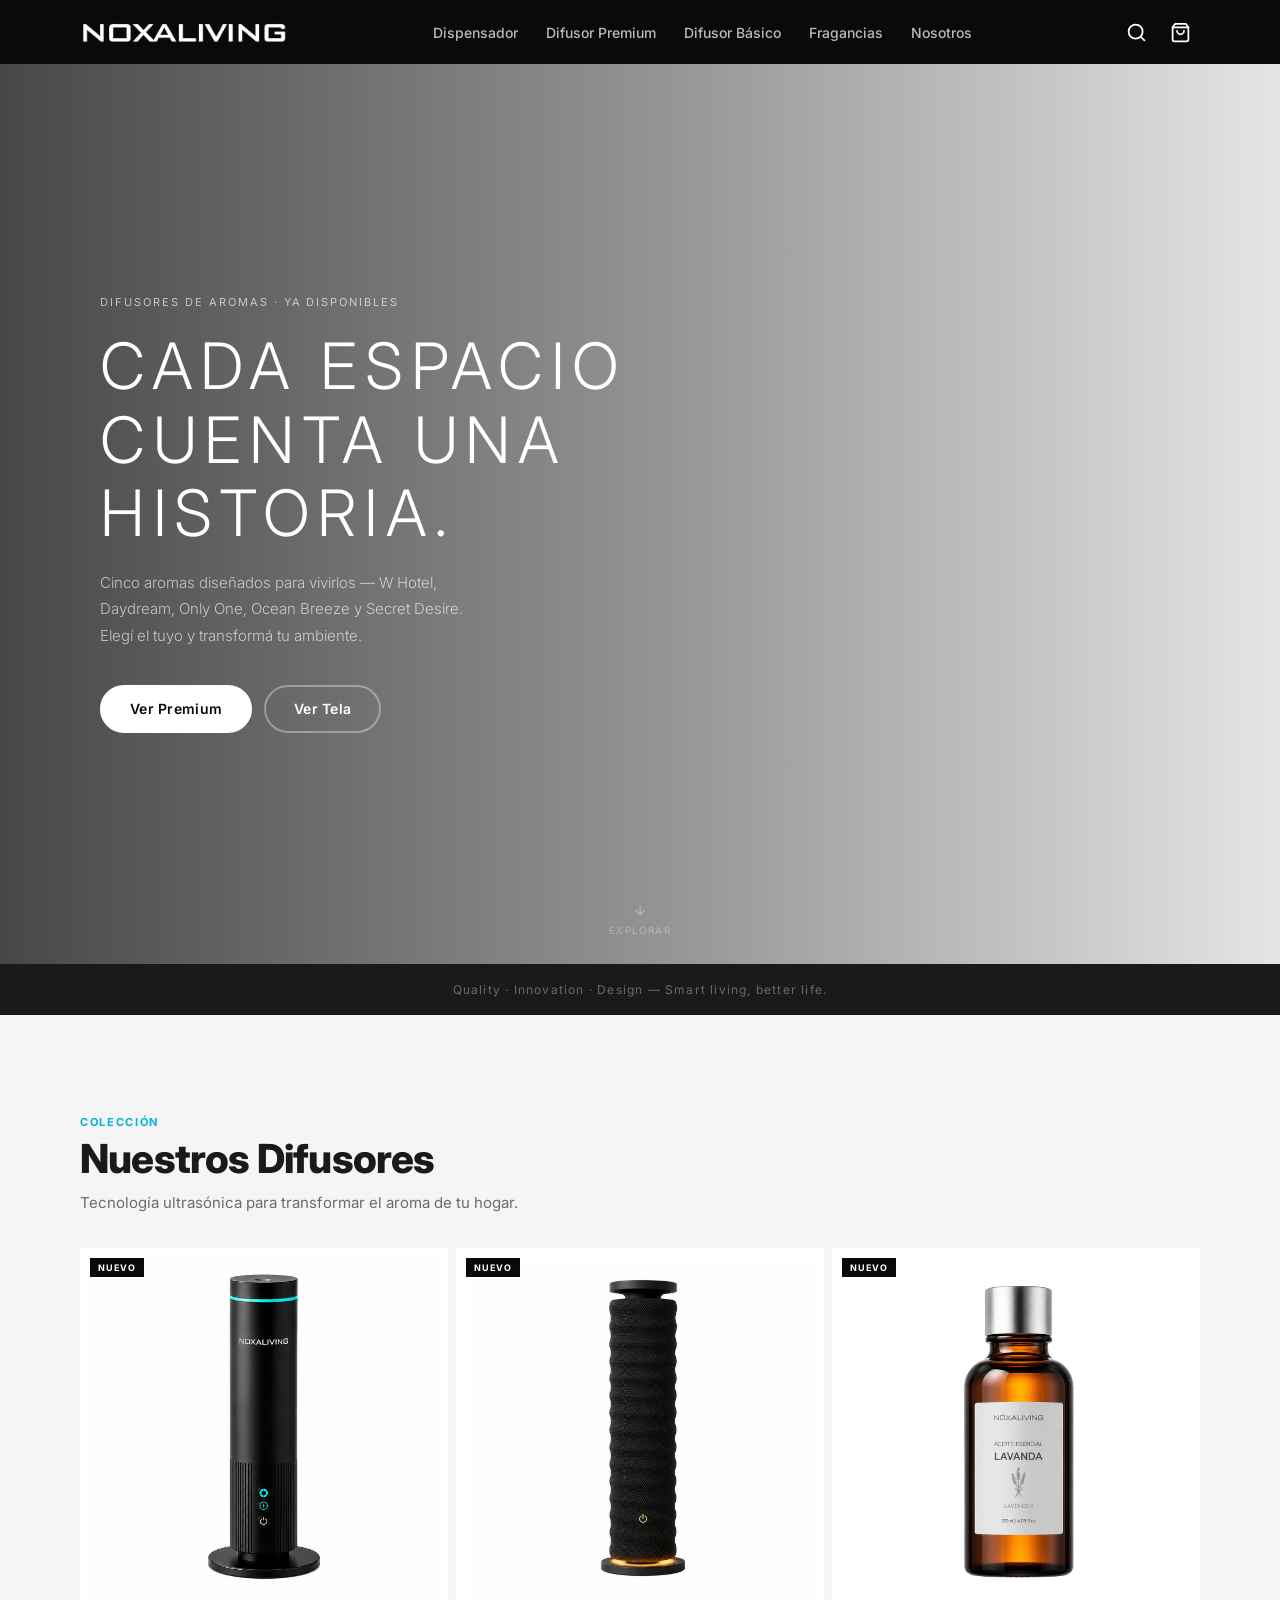
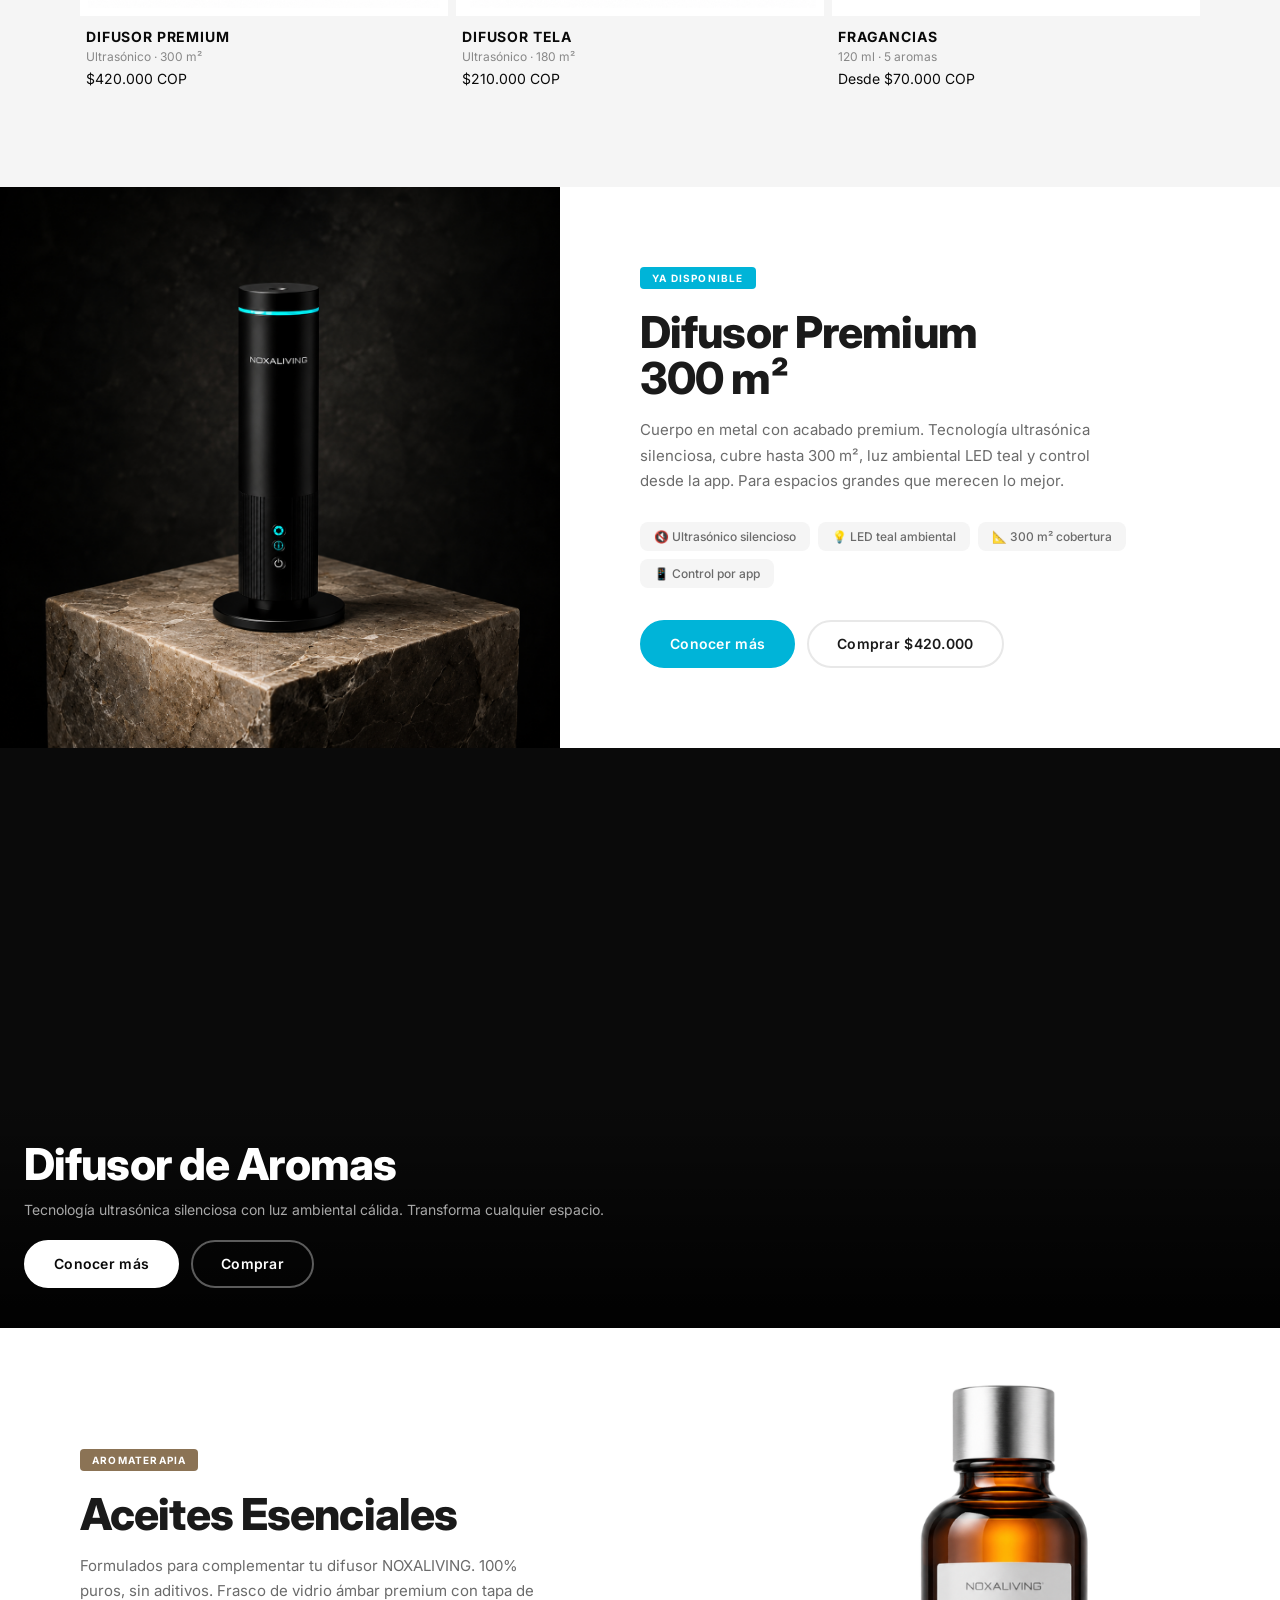
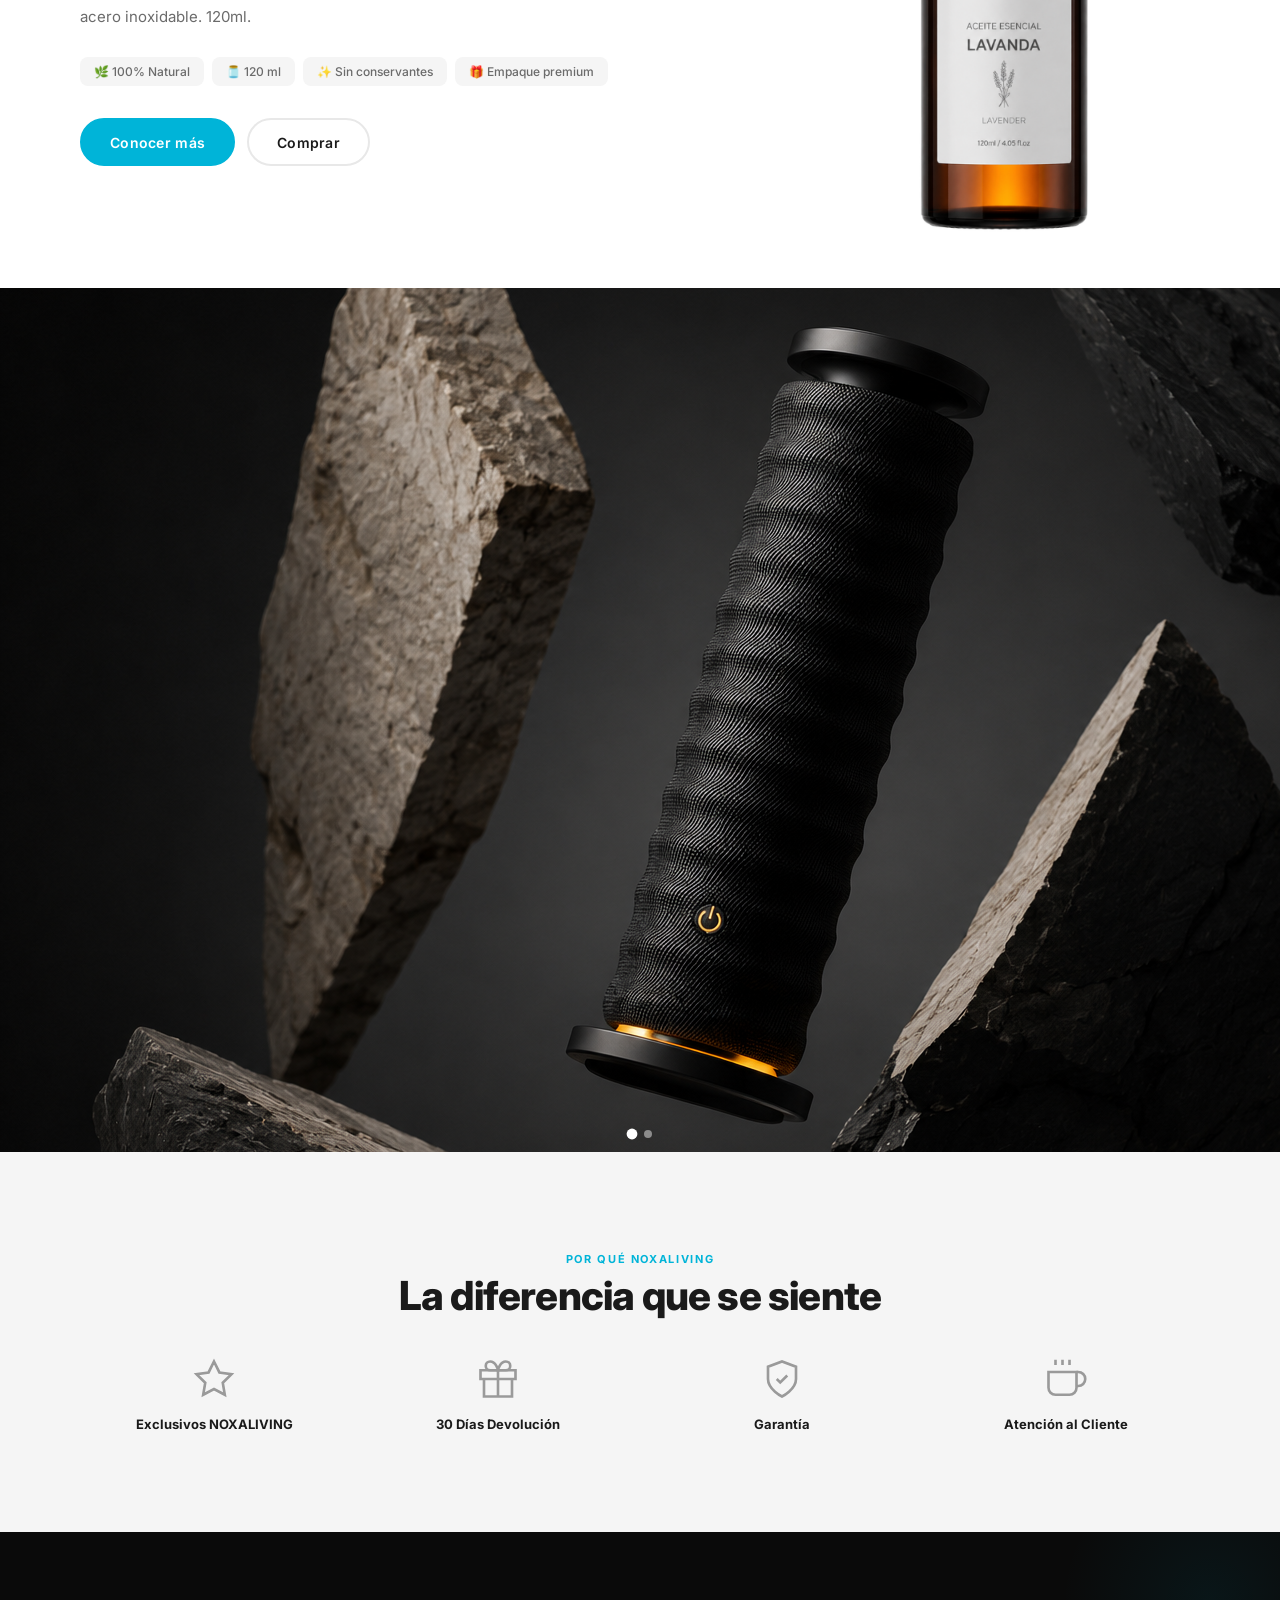
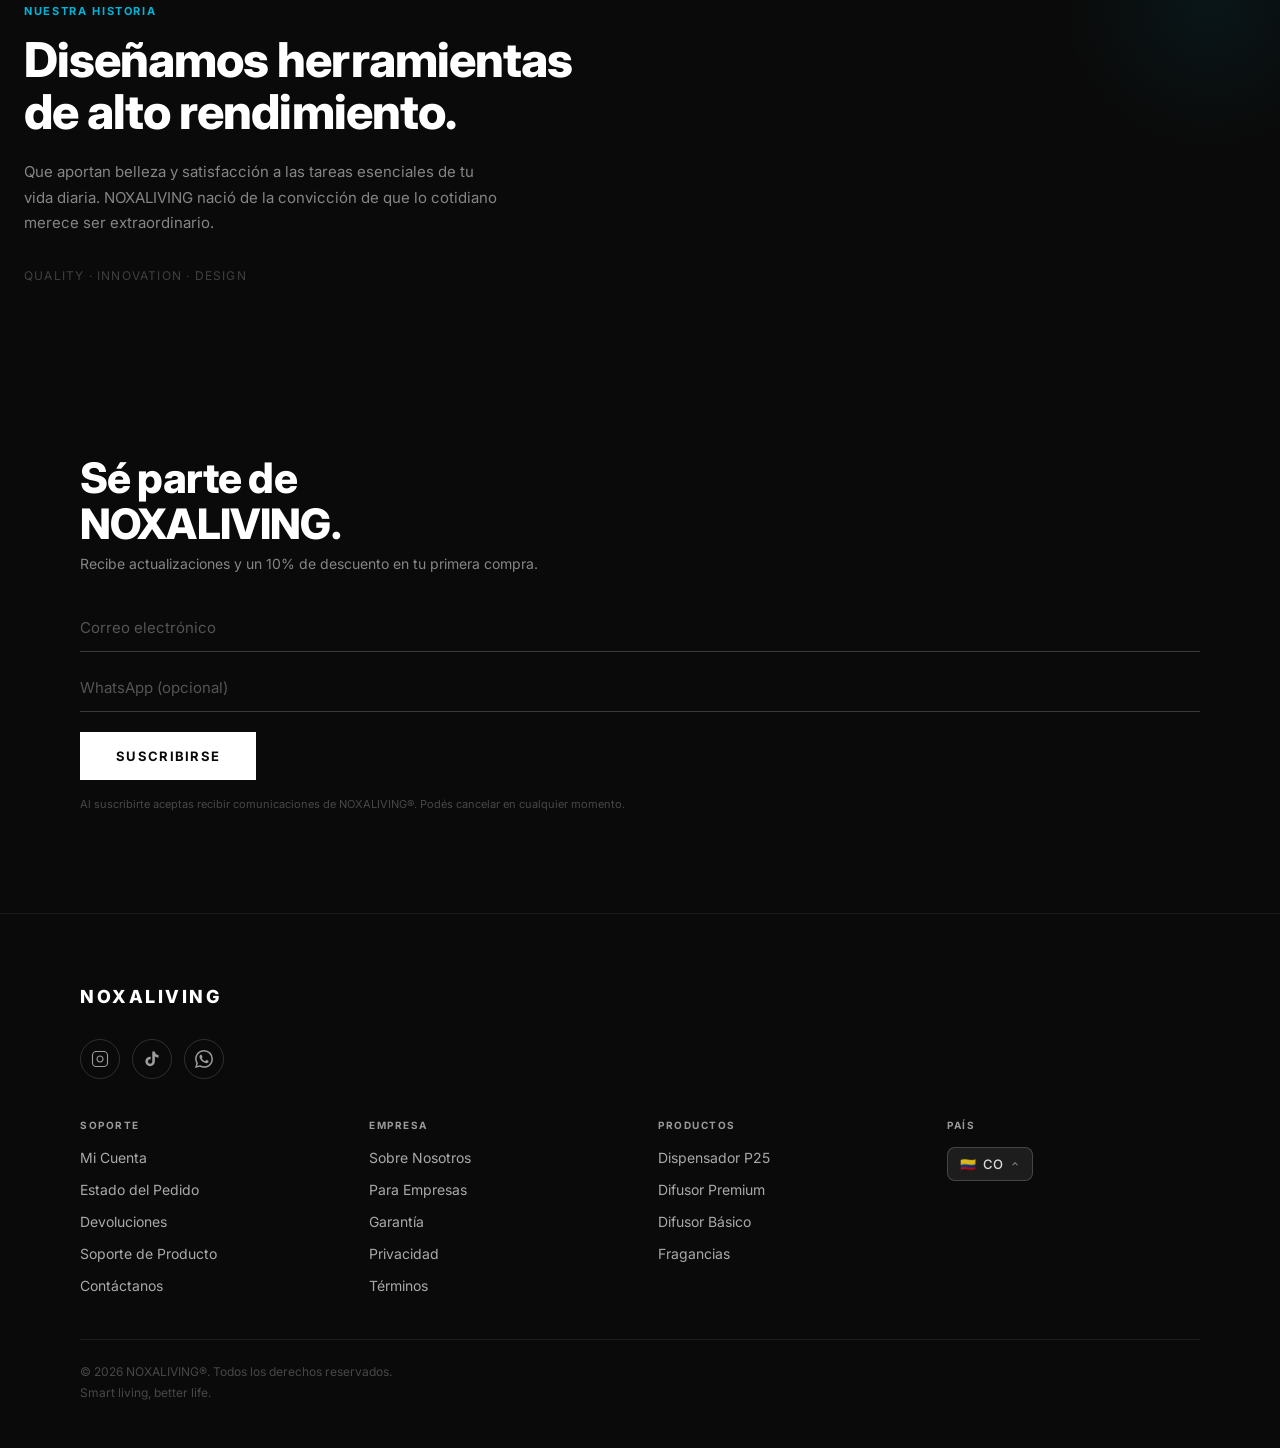
==== commit 751ef5f5: "Banner slider: aspect-ratio 4/5 mobile, 16/9 desktop, cover fill no gaps" ====
--- a/index.html
+++ b/index.html
@@ -17,8 +17,7 @@
 
     /* BANNER DESLIZANTE */
     .banner-slider {
-      position: relative; overflow: hidden;
-      width: 100%; background: #111;
+      position: relative; overflow: hidden; width: 100%;
     }
     .banner-slider__track {
       display: flex;
@@ -26,12 +25,12 @@
     }
     .banner-slider__slide {
       min-width: 100%; flex-shrink: 0;
-      /* se adapta al alto natural de la imagen */
+      aspect-ratio: 4/5;   /* portrait en móvil — ajusta la imagen verticalmente */
     }
     .banner-slider__slide img {
-      width: 100%; height: auto;
-      display: block; max-height: 92svh;
-      object-fit: contain;
+      width: 100%; height: 100%;
+      object-fit: cover; object-position: center;
+      display: block;
     }
     .banner-slider__dots {
       position: absolute; bottom: 14px; left: 50%;
@@ -45,7 +44,9 @@
     .banner-slider__dot.active { background: #fff; transform: scale(1.35); }
 
     @media (min-width: 768px) {
-      .banner-slider__slide img { max-height: 85vh; }
+      .banner-slider__slide {
+        aspect-ratio: 16/9; /* landscape en desktop — sin bordes laterales */
+      }
     }
 
     /* HERO */
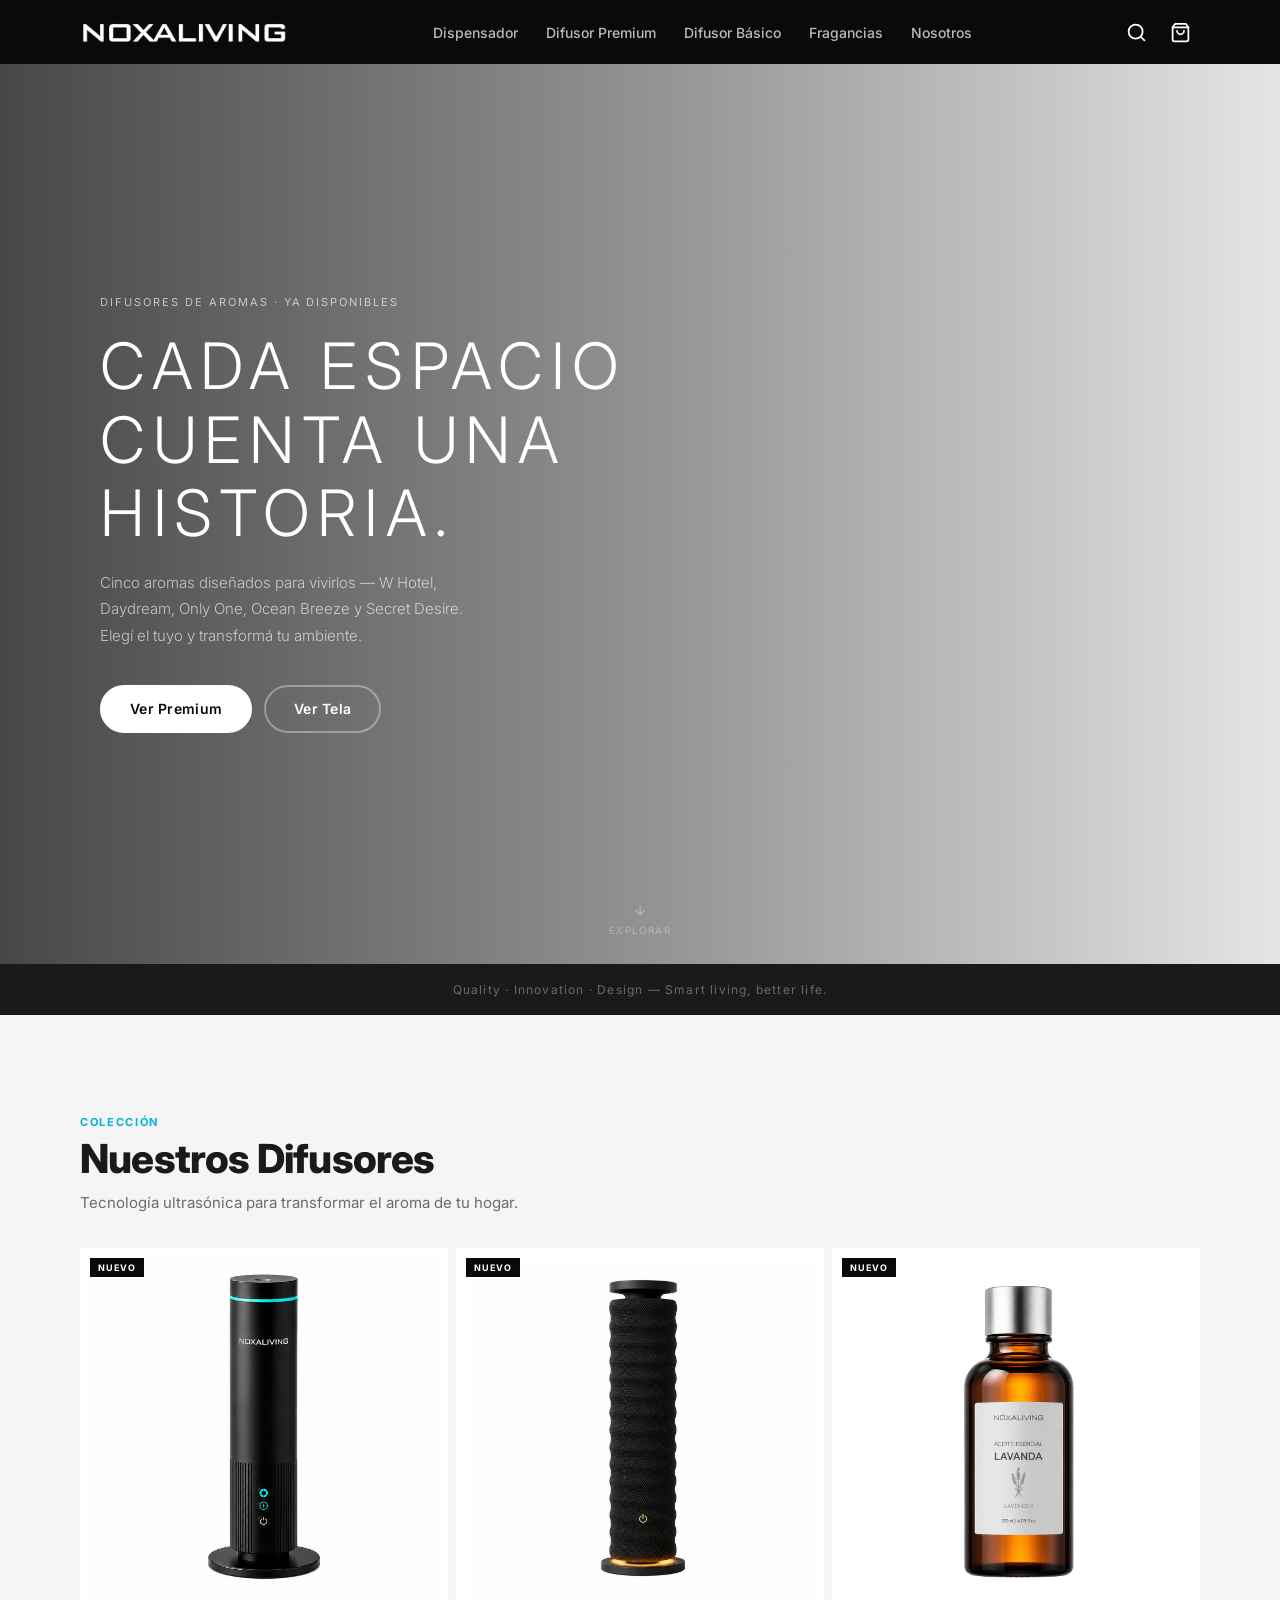
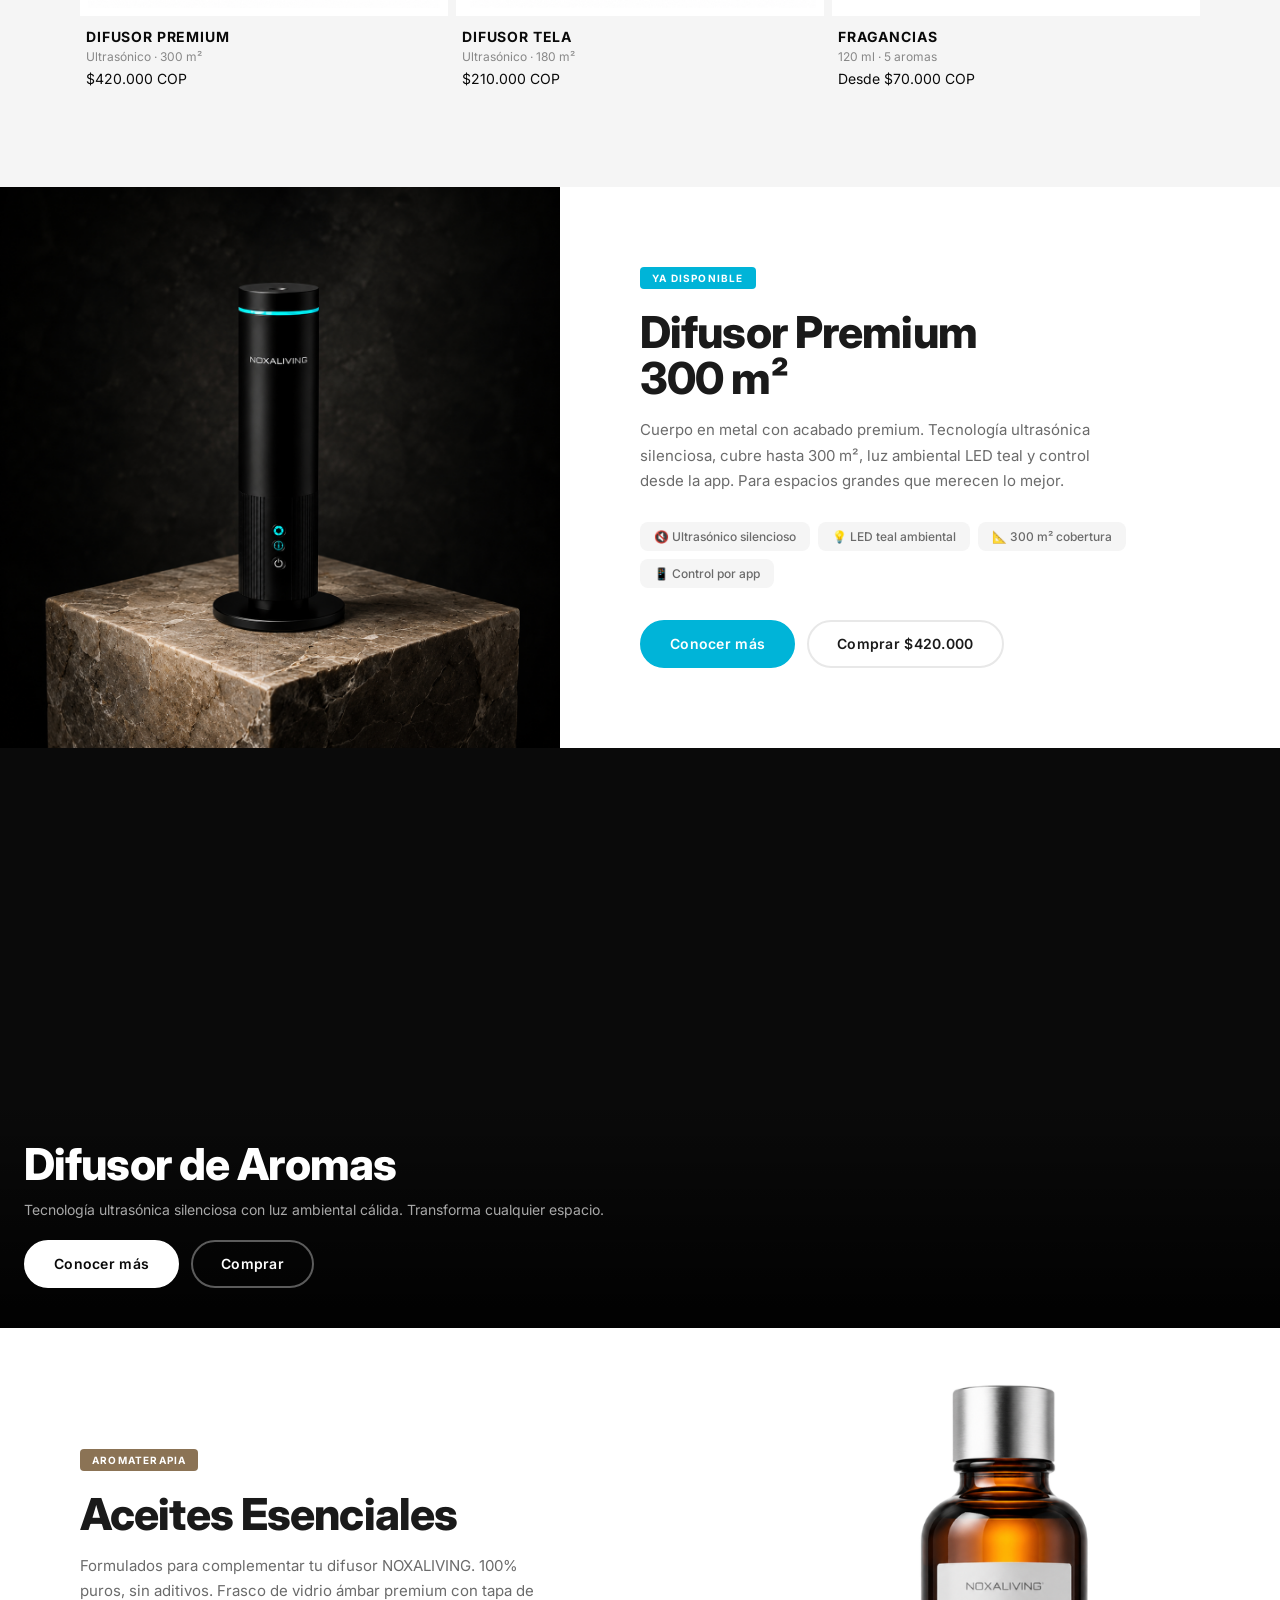
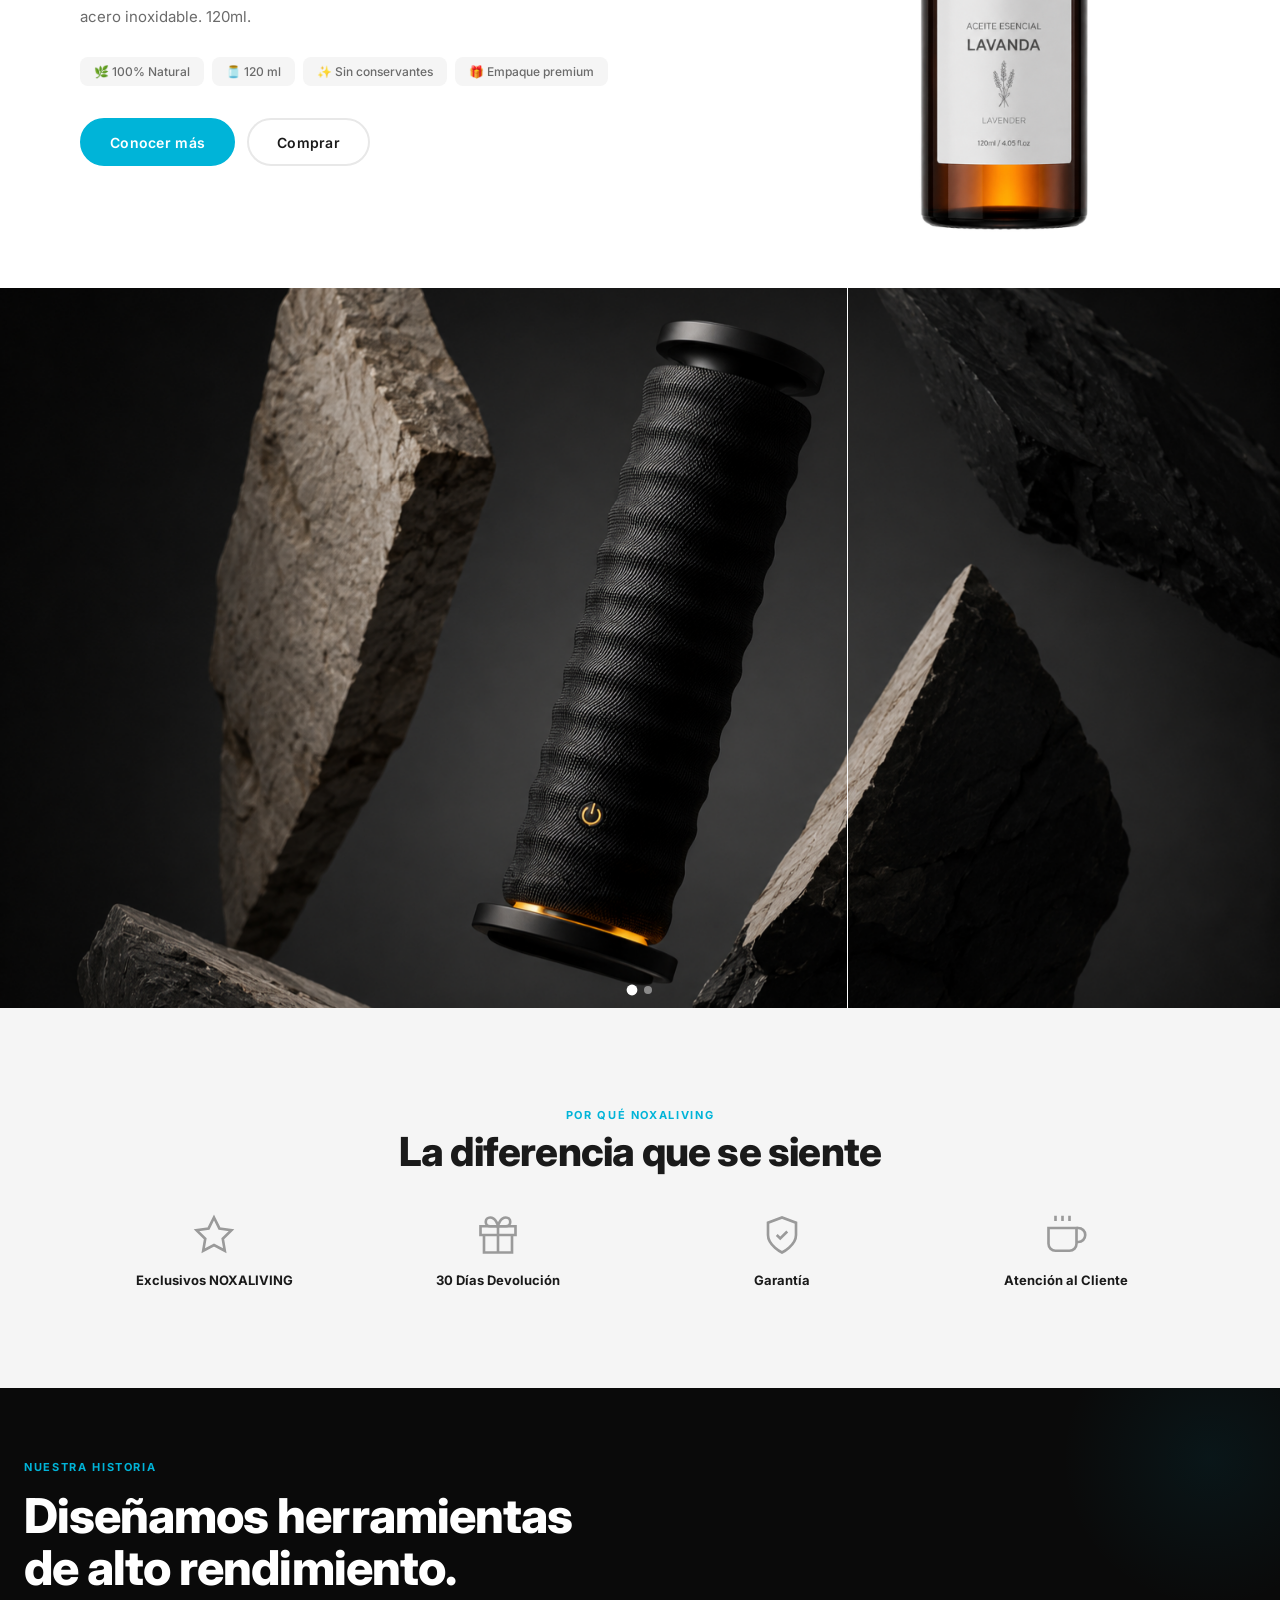
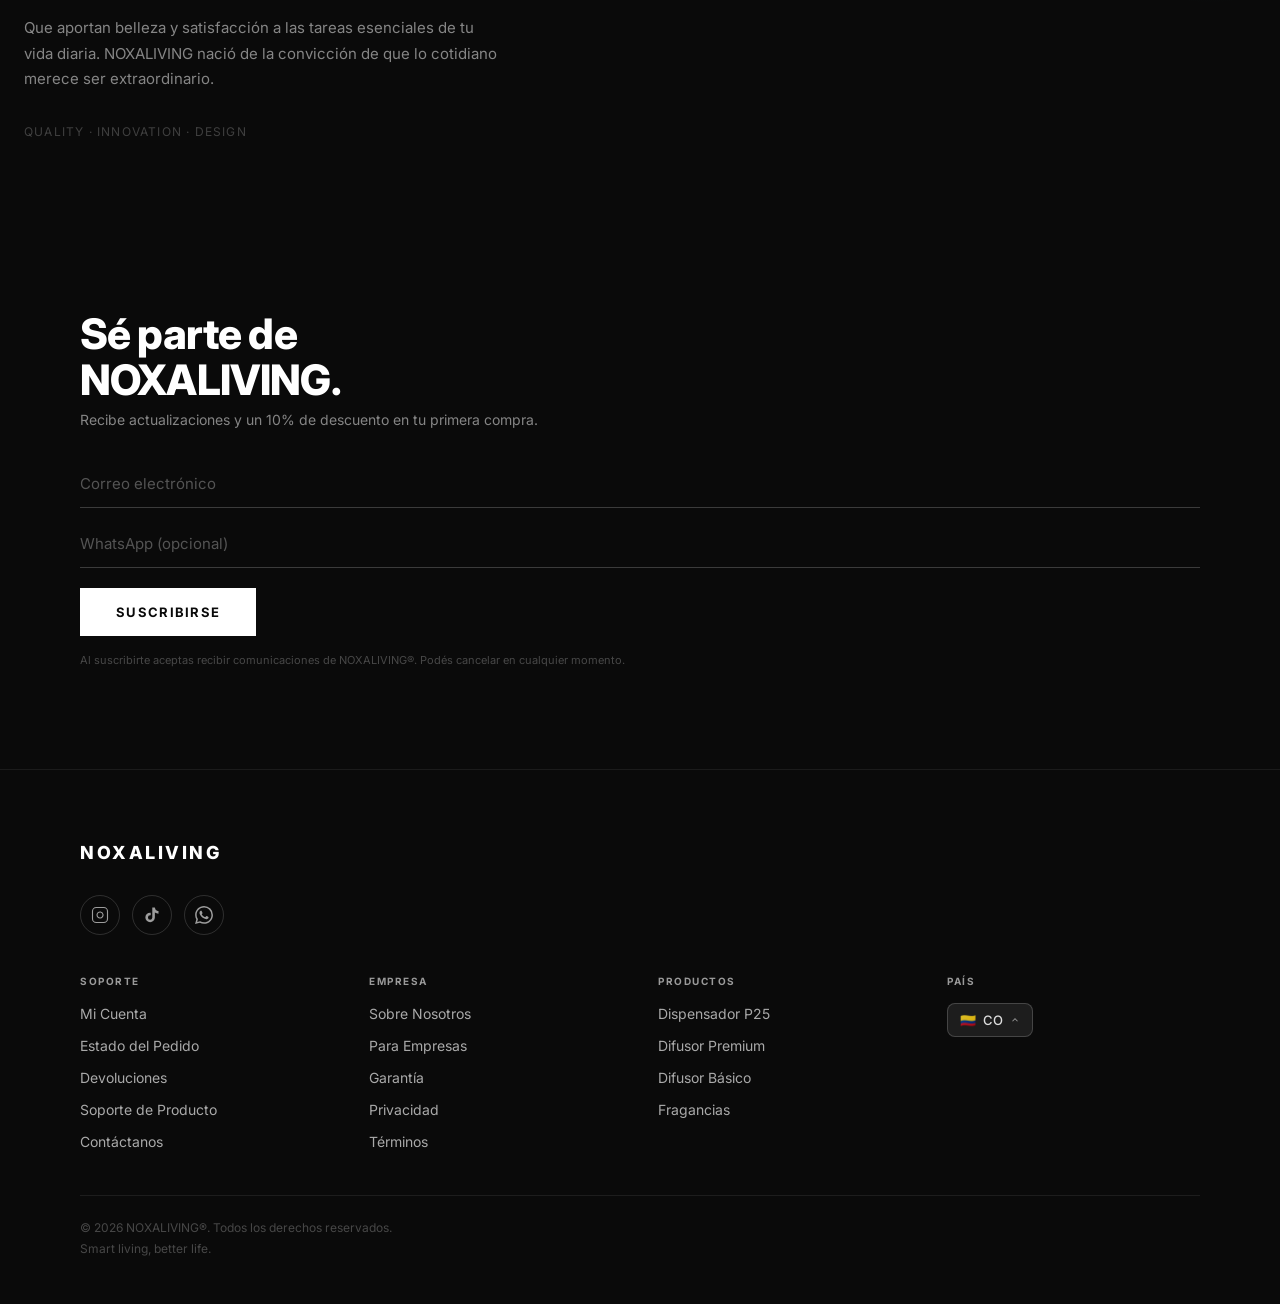
==== commit a9a2ef05: "Banner slider: fix seam between slides using vw translation + will-change" ====
--- a/index.html
+++ b/index.html
@@ -24,13 +24,22 @@
       transition: transform 0.75s cubic-bezier(0.4,0,0.2,1);
     }
     .banner-slider__slide {
-      min-width: 100%; flex-shrink: 0;
-      aspect-ratio: 4/5;   /* portrait en móvil — ajusta la imagen verticalmente */
+      width: 100vw; flex-shrink: 0;
+      aspect-ratio: 5/8;
+    }
+    .banner-slider__track {
+      will-change: transform;
+    }
+    .banner-slider__slide picture {
+      display: block; width: 100%; height: 100%;
     }
     .banner-slider__slide img {
       width: 100%; height: 100%;
-      object-fit: cover; object-position: center;
+      object-fit: cover; object-position: center center;
       display: block;
+    }
+    @media (min-width: 768px) {
+      .banner-slider__slide { aspect-ratio: 16/9; }
     }
     .banner-slider__dots {
       position: absolute; bottom: 14px; left: 50%;
@@ -42,12 +51,6 @@
       transition: background 0.3s, transform 0.3s;
     }
     .banner-slider__dot.active { background: #fff; transform: scale(1.35); }
-
-    @media (min-width: 768px) {
-      .banner-slider__slide {
-        aspect-ratio: 16/9; /* landscape en desktop — sin bordes laterales */
-      }
-    }
 
     /* HERO */
     .hero {
@@ -343,10 +346,16 @@
   <section class="banner-slider" aria-label="Galería NOXALIVING">
     <div class="banner-slider__track" id="sliderTrack">
       <div class="banner-slider__slide">
-        <img src="DESLIZANTES%201.png" alt="NOXALIVING — Difusores de Aromas" loading="lazy">
+        <picture>
+          <source media="(max-width: 767px)" srcset="DESLIZANTES%20VERSION%20MOVIL.png">
+          <img src="DESLIZANTES%201.png" alt="NOXALIVING — Difusores de Aromas" loading="lazy">
+        </picture>
       </div>
       <div class="banner-slider__slide">
-        <img src="DESLIZANTES%202.png" alt="NOXALIVING — Fragancias" loading="lazy">
+        <picture>
+          <source media="(max-width: 767px)" srcset="DESLIZANTE%20VERSION%20MOVIL%202.png">
+          <img src="DESLIZANTES%202.png" alt="NOXALIVING — Fragancias" loading="lazy">
+        </picture>
       </div>
     </div>
     <div class="banner-slider__dots" id="sliderDots">
@@ -519,7 +528,7 @@
 
     function goTo(idx) {
       current = idx;
-      track.style.transform = 'translateX(-' + (idx * 100) + '%)';
+      track.style.transform = 'translateX(-' + (idx * 100) + 'vw)';
       dots.forEach(function (d, i) { d.classList.toggle('active', i === idx); });
     }
 
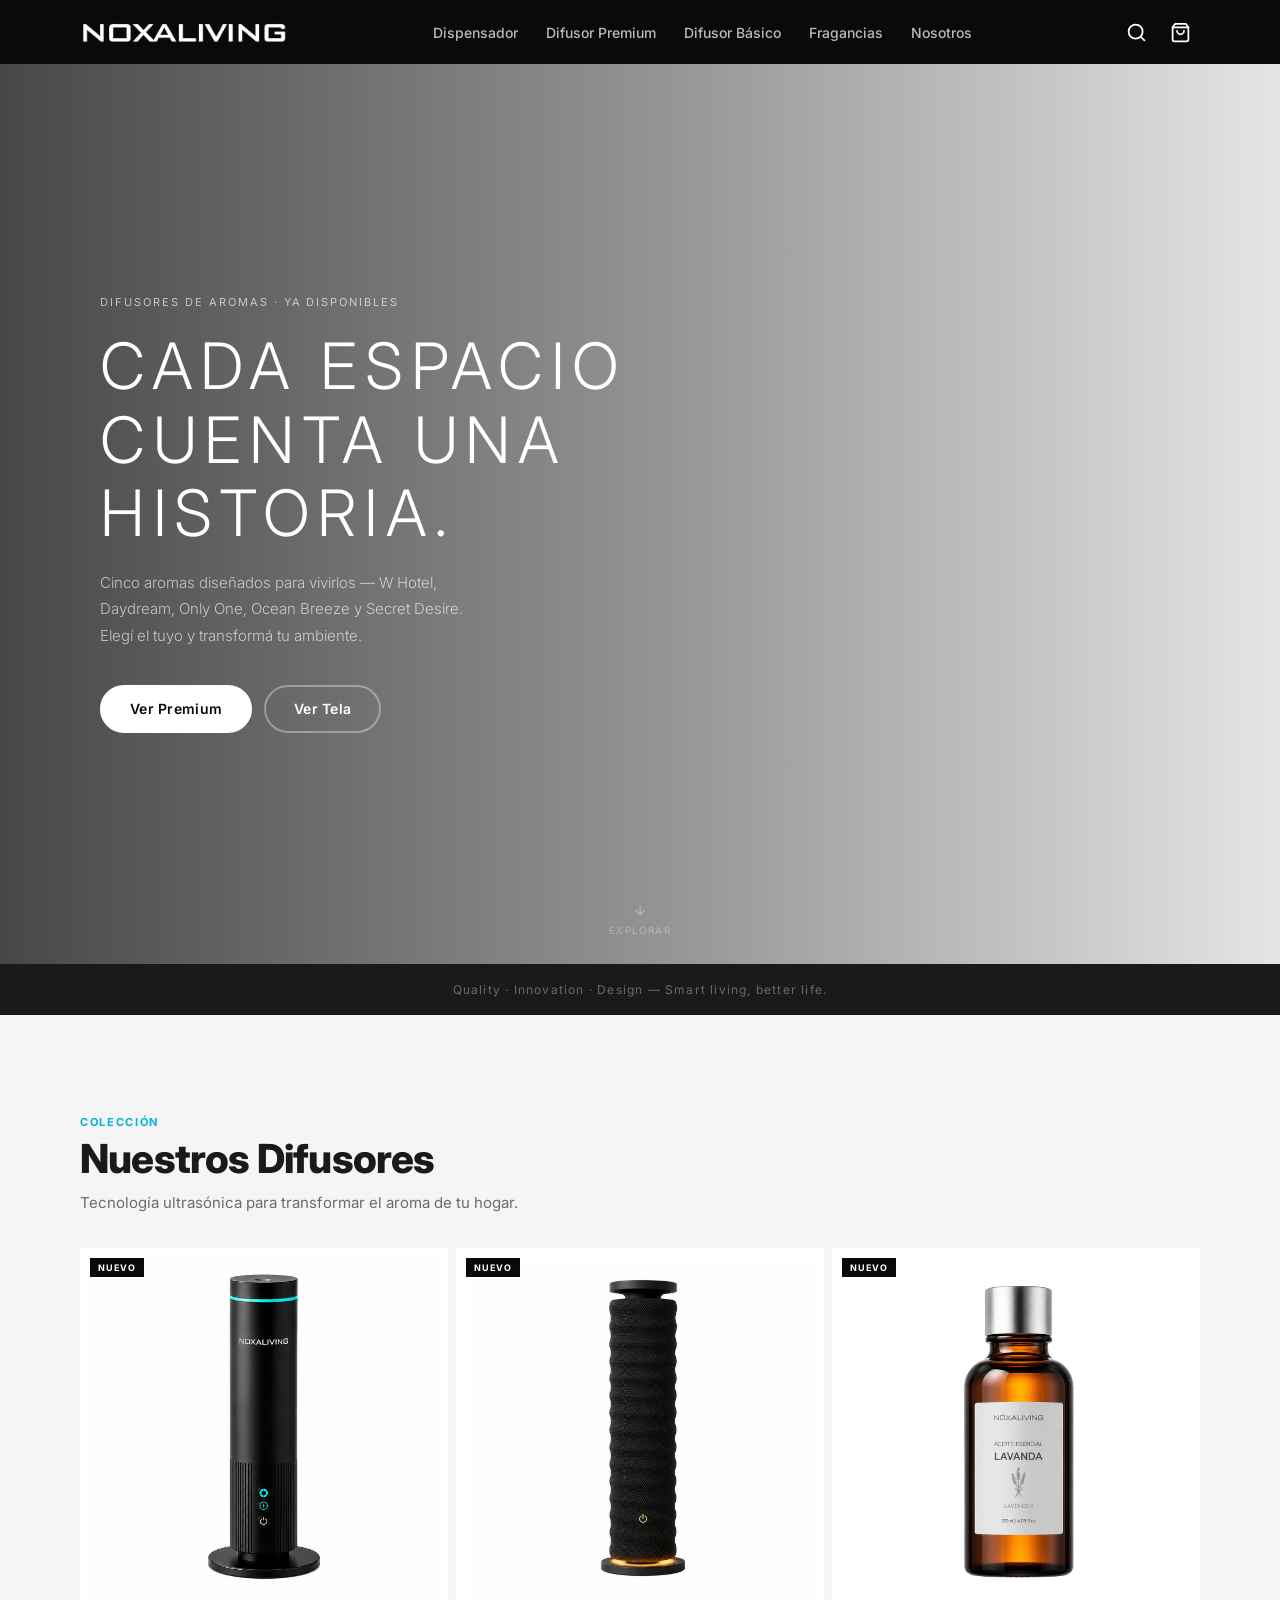
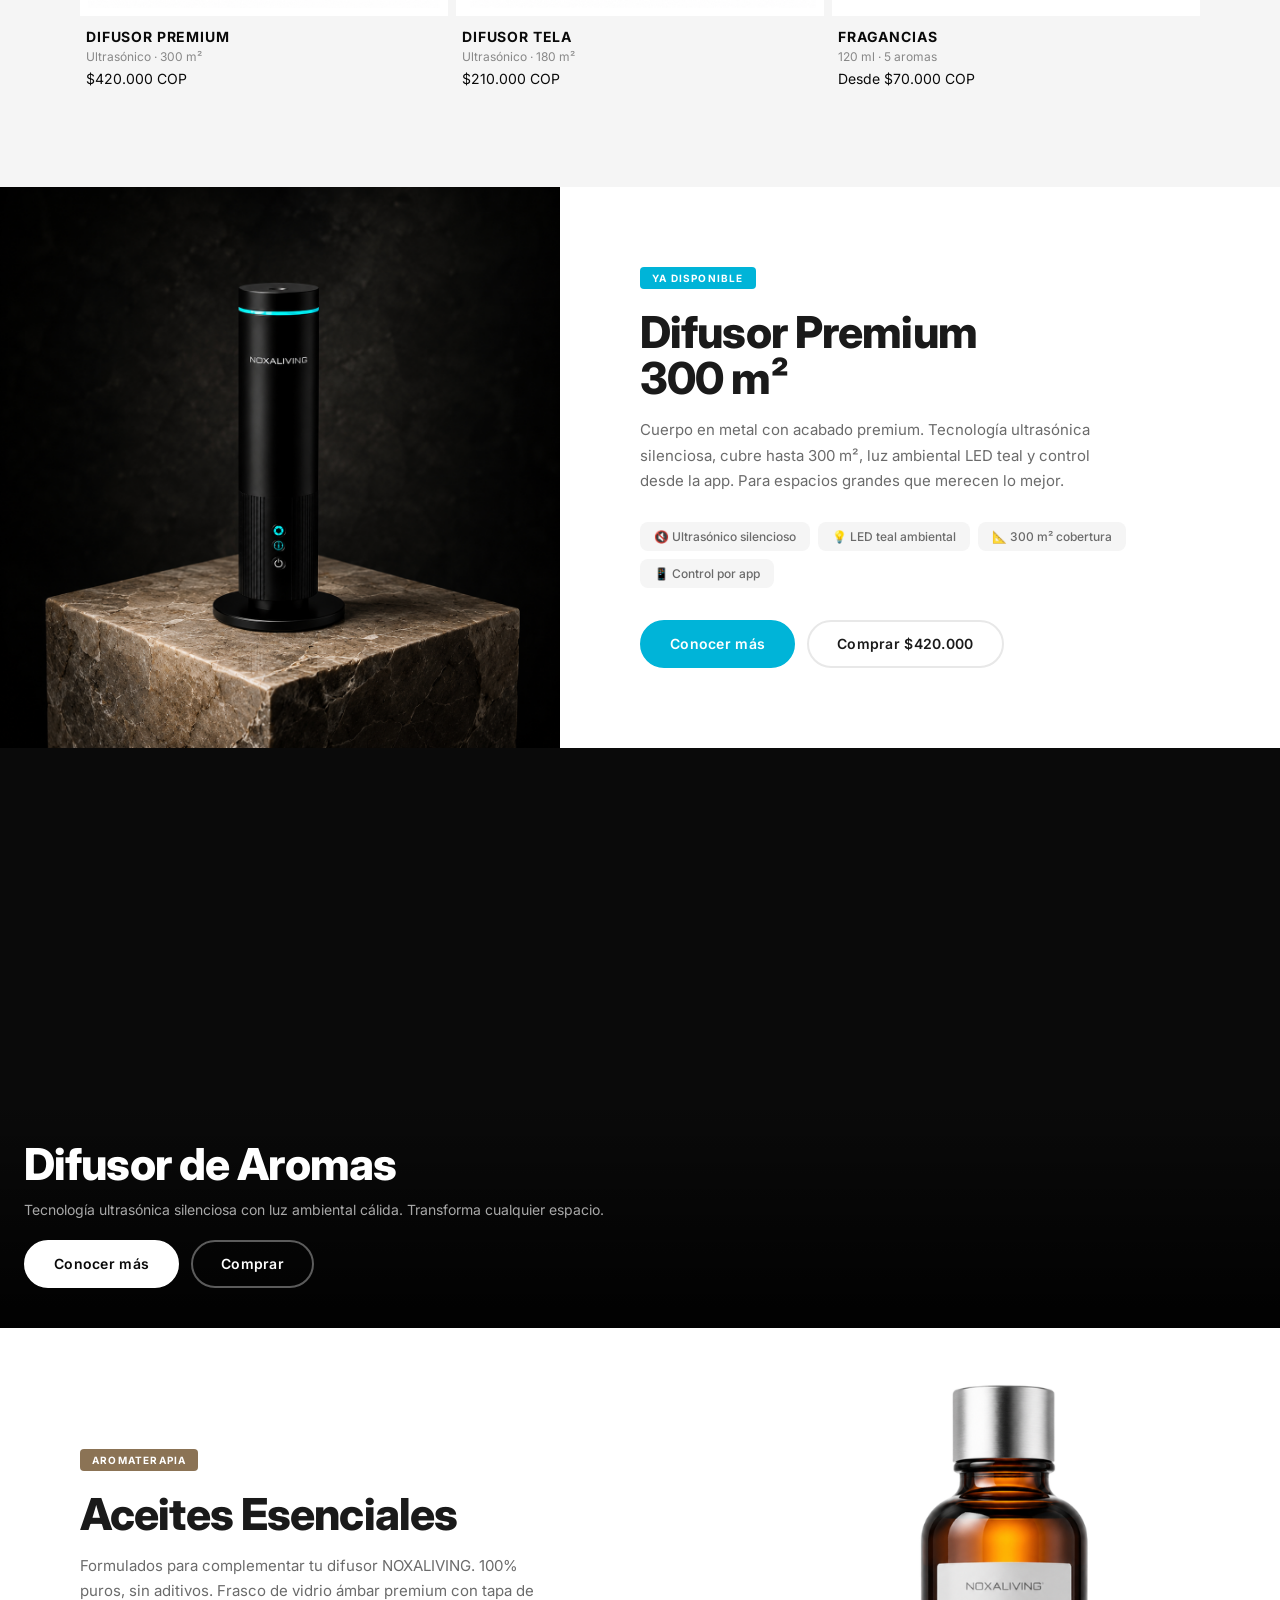
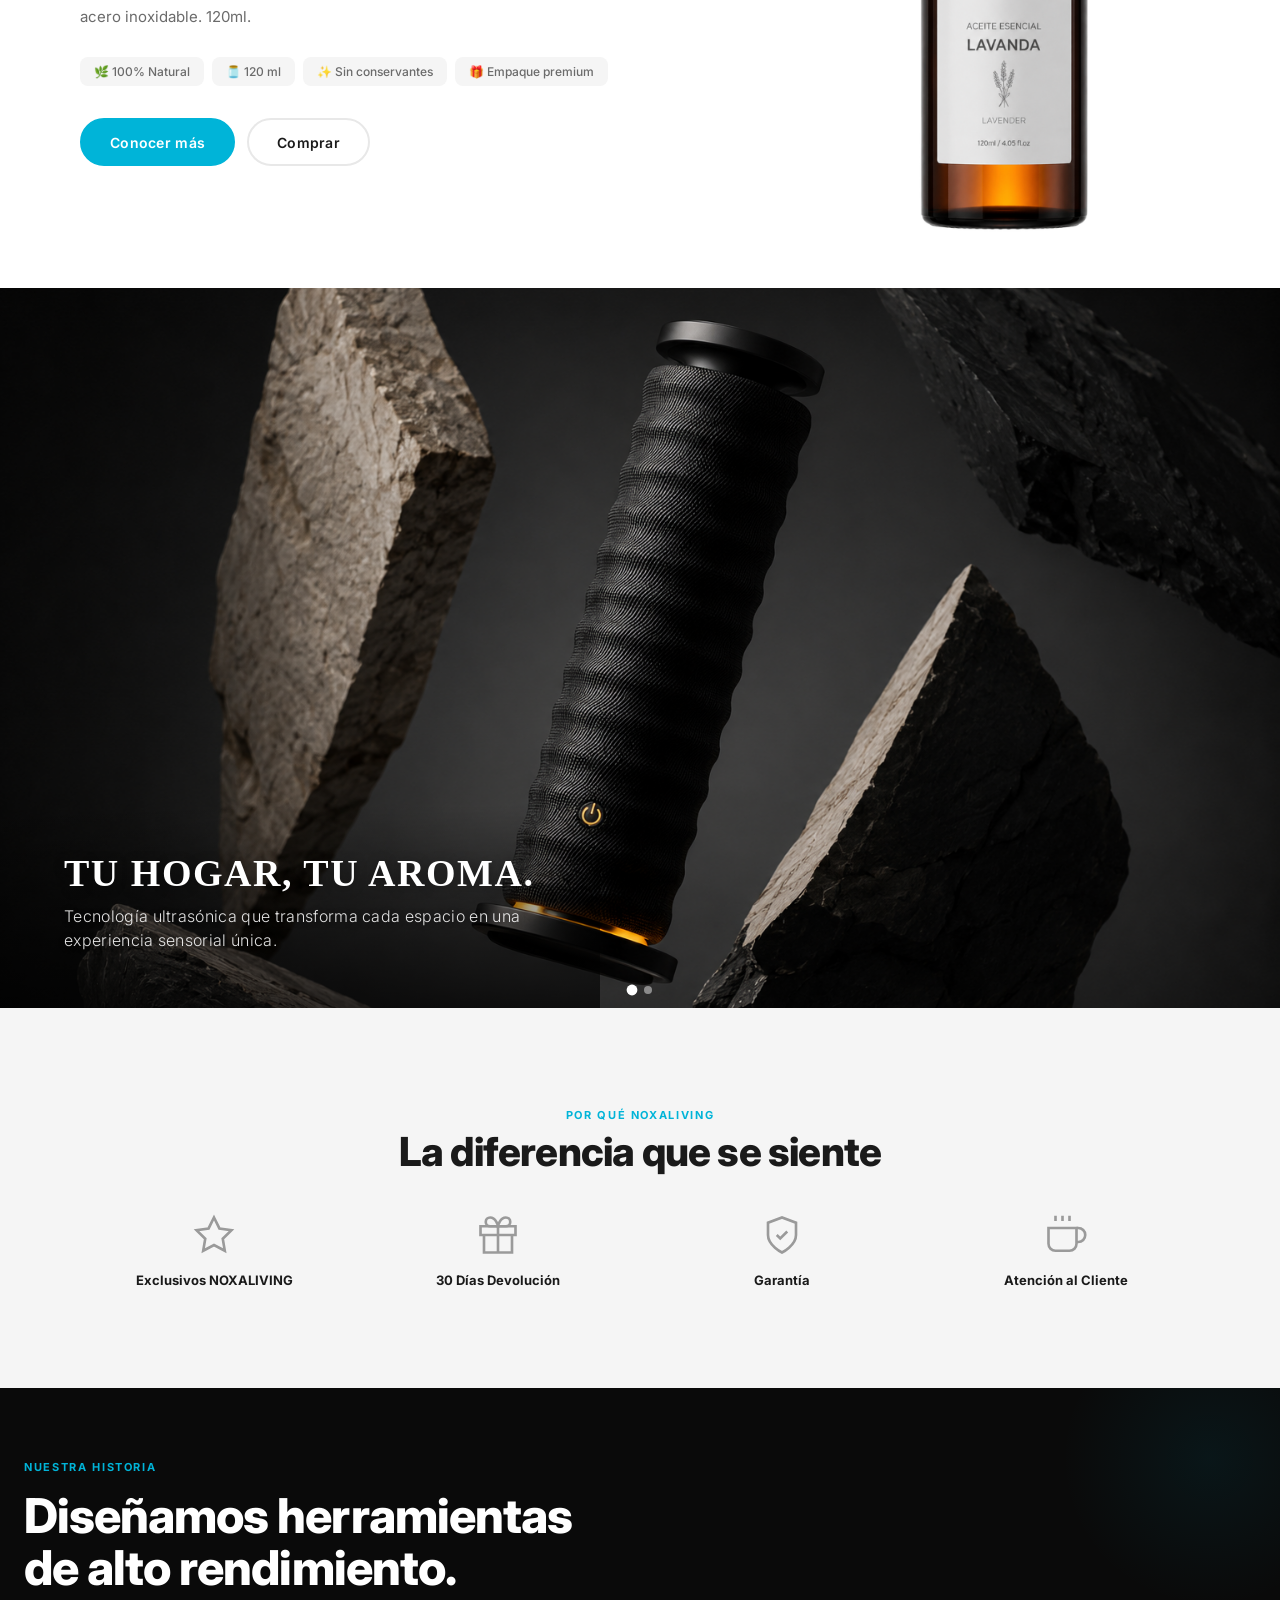
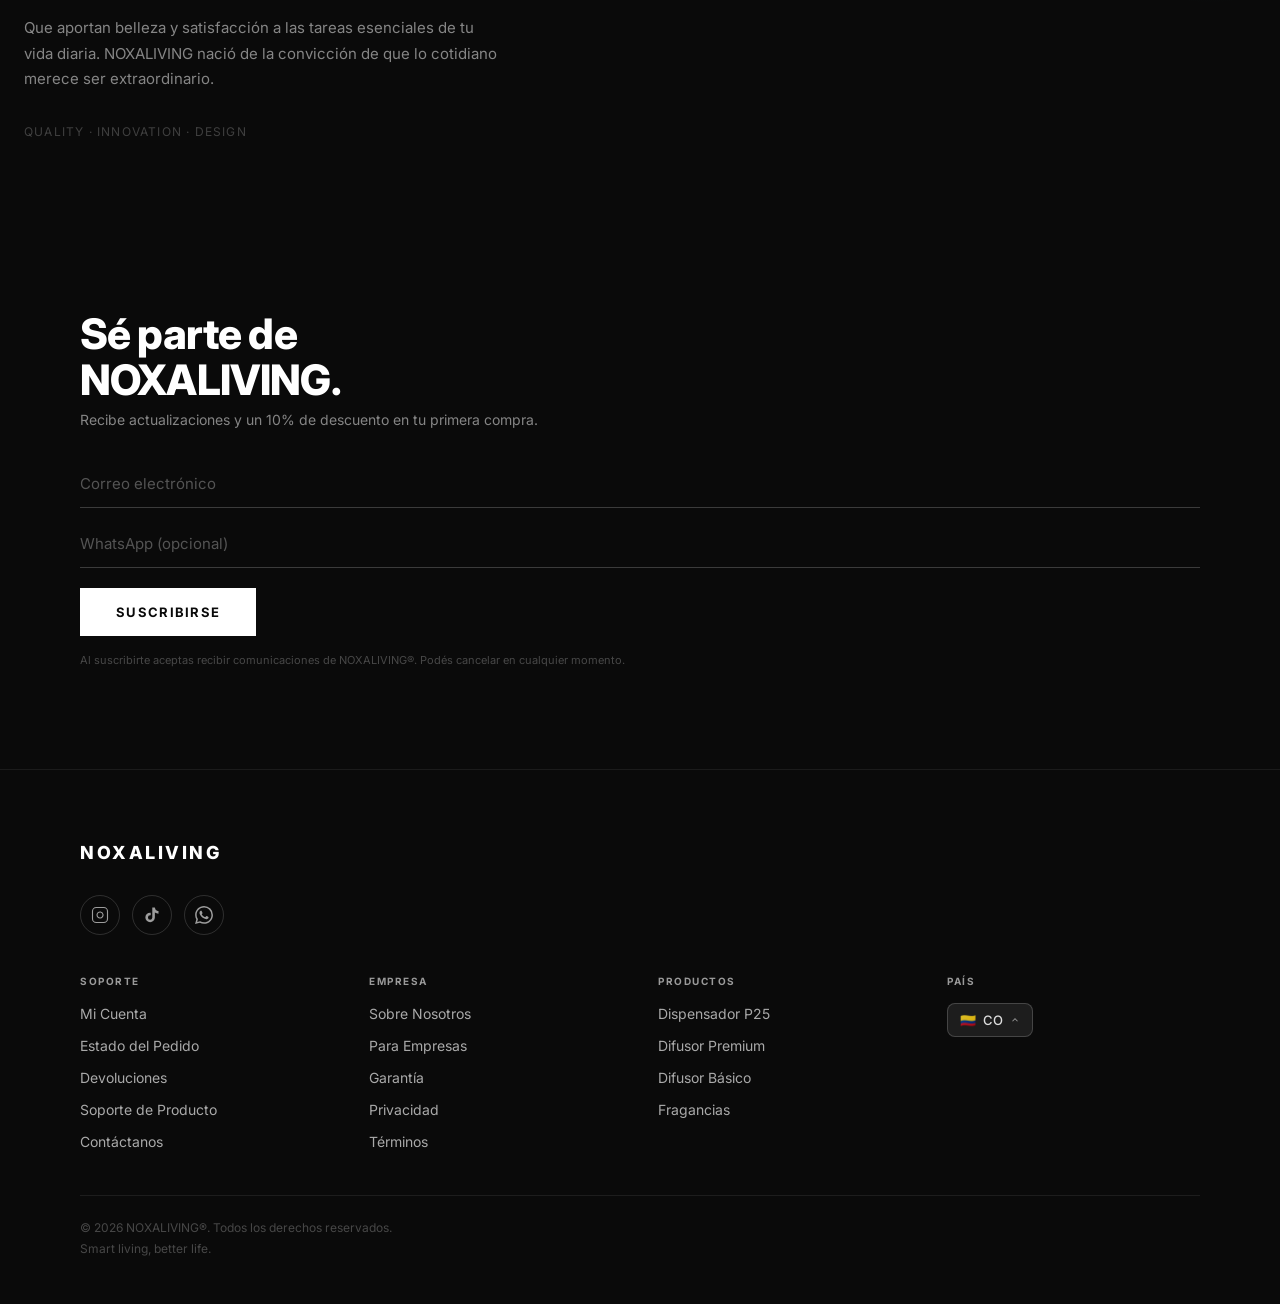
==== commit 9d372fe5: "Banner slider: add text overlay on each slide (title + body, gradient dark bottom)" ====
--- a/index.html
+++ b/index.html
@@ -51,6 +51,44 @@
       transition: background 0.3s, transform 0.3s;
     }
     .banner-slider__dot.active { background: #fff; transform: scale(1.35); }
+
+    /* BANNER SLIDE TEXT OVERLAY */
+    .banner-slider__slide {
+      position: relative;
+    }
+    .banner-slider__text-overlay {
+      position: absolute;
+      bottom: 0; left: 0; right: 0;
+      padding: 32px 28px 48px;
+      background: linear-gradient(to top, rgba(0,0,0,0.68) 0%, rgba(0,0,0,0.28) 60%, transparent 100%);
+      z-index: 2;
+    }
+    .banner-slider__slide-title {
+      font-family: 'Playfair Display', Georgia, serif;
+      font-size: clamp(18px, 5vw, 38px);
+      font-weight: 700;
+      color: #fff;
+      letter-spacing: 0.04em;
+      text-transform: uppercase;
+      line-height: 1.15;
+      margin-bottom: 8px;
+      text-shadow: 0 2px 12px rgba(0,0,0,0.35);
+    }
+    .banner-slider__slide-body {
+      font-size: clamp(12px, 2.2vw, 16px);
+      color: rgba(255,255,255,0.88);
+      font-weight: 300;
+      letter-spacing: 0.02em;
+      max-width: 520px;
+      line-height: 1.5;
+      text-shadow: 0 1px 6px rgba(0,0,0,0.4);
+    }
+    @media (min-width: 768px) {
+      .banner-slider__text-overlay {
+        padding: 48px 64px 56px;
+        max-width: 600px;
+      }
+    }
 
     /* HERO */
     .hero {
@@ -350,12 +388,20 @@
           <source media="(max-width: 767px)" srcset="DESLIZANTES%20VERSION%20MOVIL.png">
           <img src="DESLIZANTES%201.png" alt="NOXALIVING — Difusores de Aromas" loading="lazy">
         </picture>
+        <div class="banner-slider__text-overlay">
+          <p class="banner-slider__slide-title">TU HOGAR, TU AROMA.</p>
+          <p class="banner-slider__slide-body">Tecnología ultrasónica que transforma cada espacio en una experiencia sensorial única.</p>
+        </div>
       </div>
       <div class="banner-slider__slide">
         <picture>
           <source media="(max-width: 767px)" srcset="DESLIZANTE%20VERSION%20MOVIL%202.png">
           <img src="DESLIZANTES%202.png" alt="NOXALIVING — Fragancias" loading="lazy">
         </picture>
+        <div class="banner-slider__text-overlay">
+          <p class="banner-slider__slide-title">EL AMBIENTE LO CAMBIA TODO.</p>
+          <p class="banner-slider__slide-body">Aromas exclusivos diseñados para elevar tu bienestar día a día.</p>
+        </div>
       </div>
     </div>
     <div class="banner-slider__dots" id="sliderDots">
